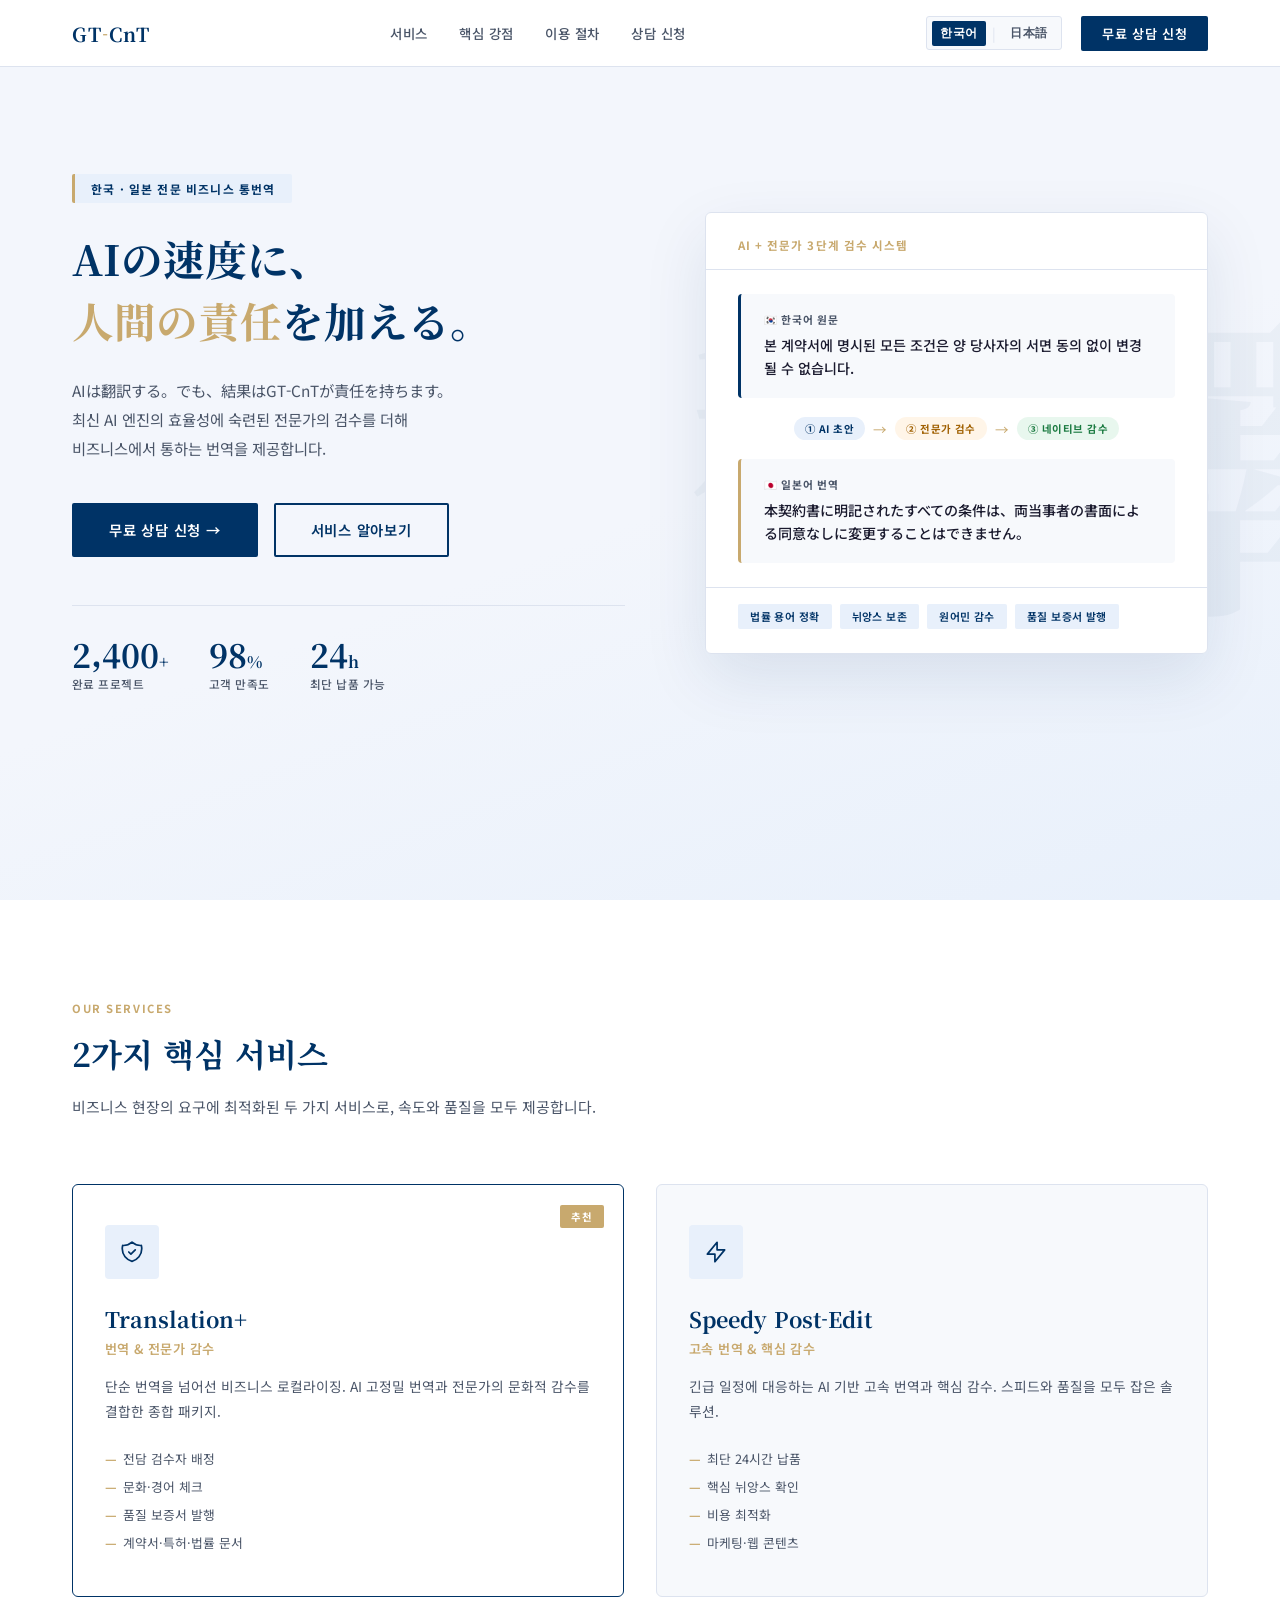
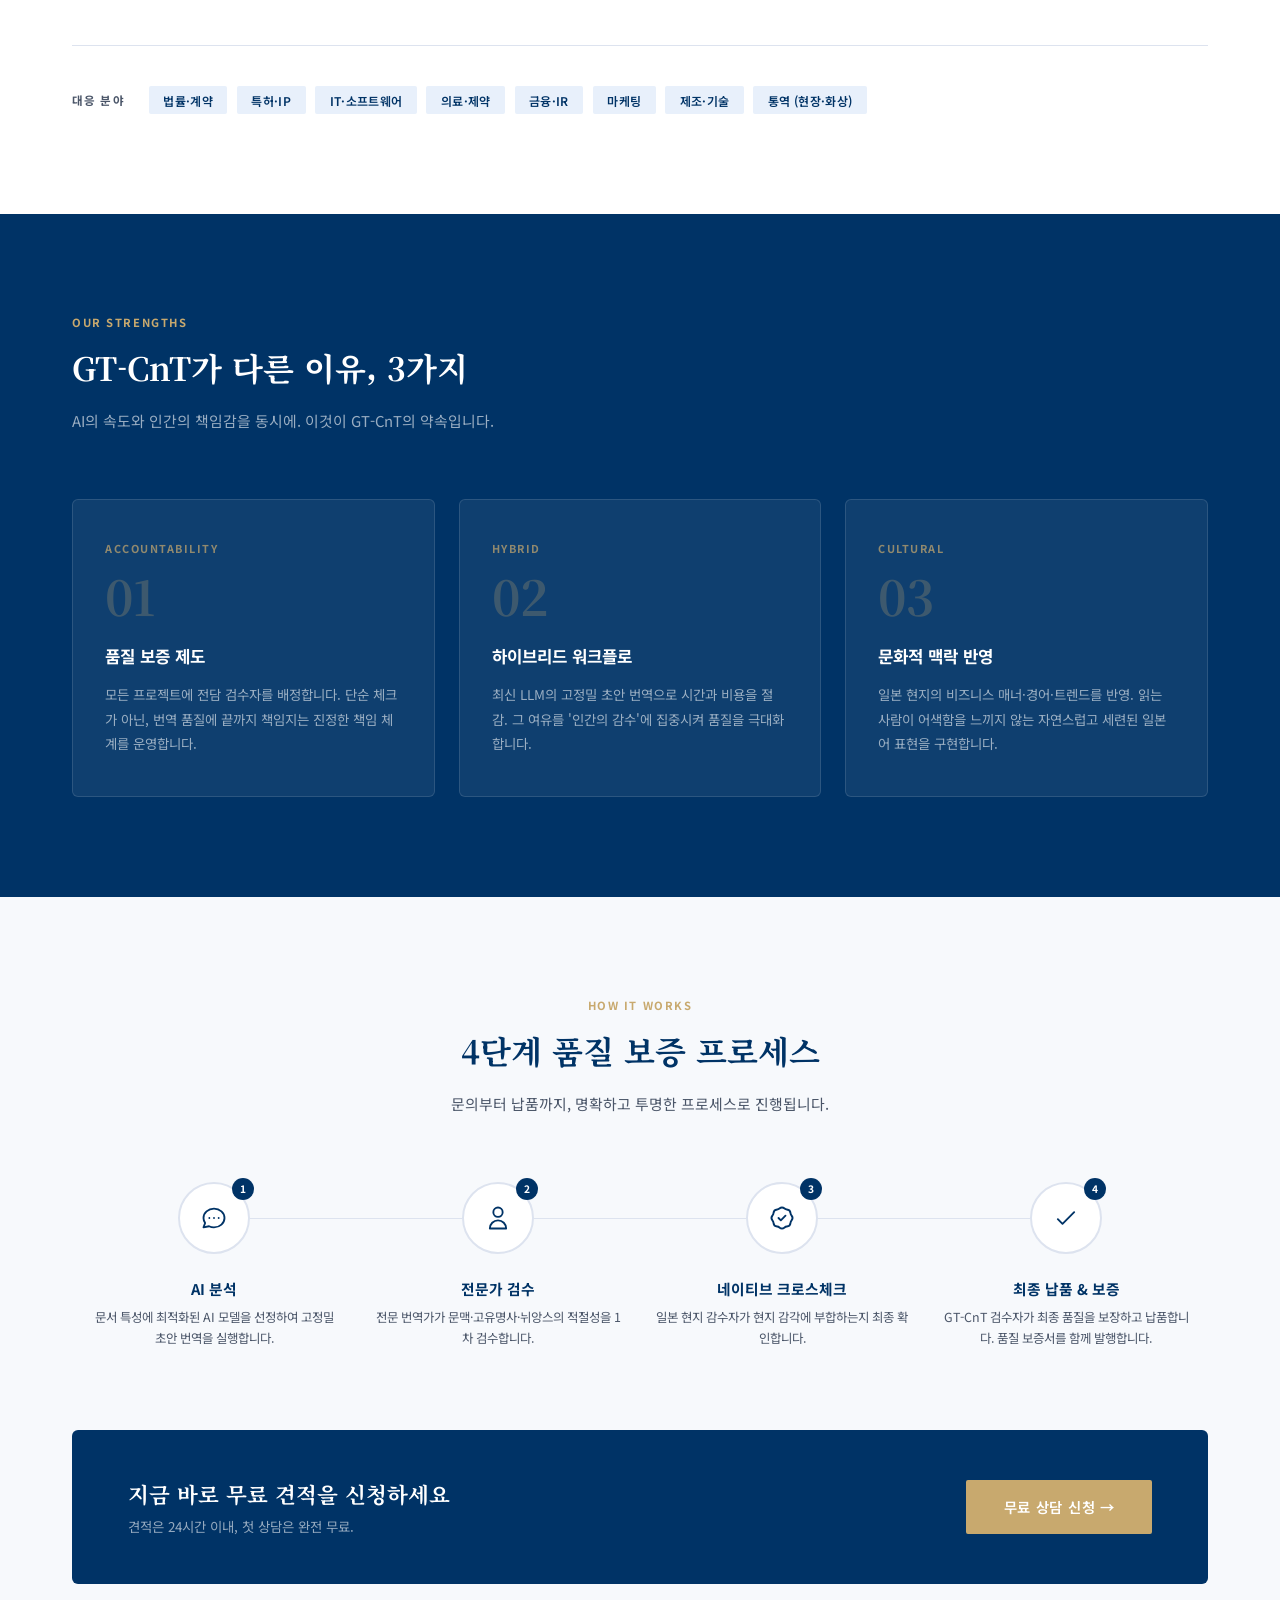
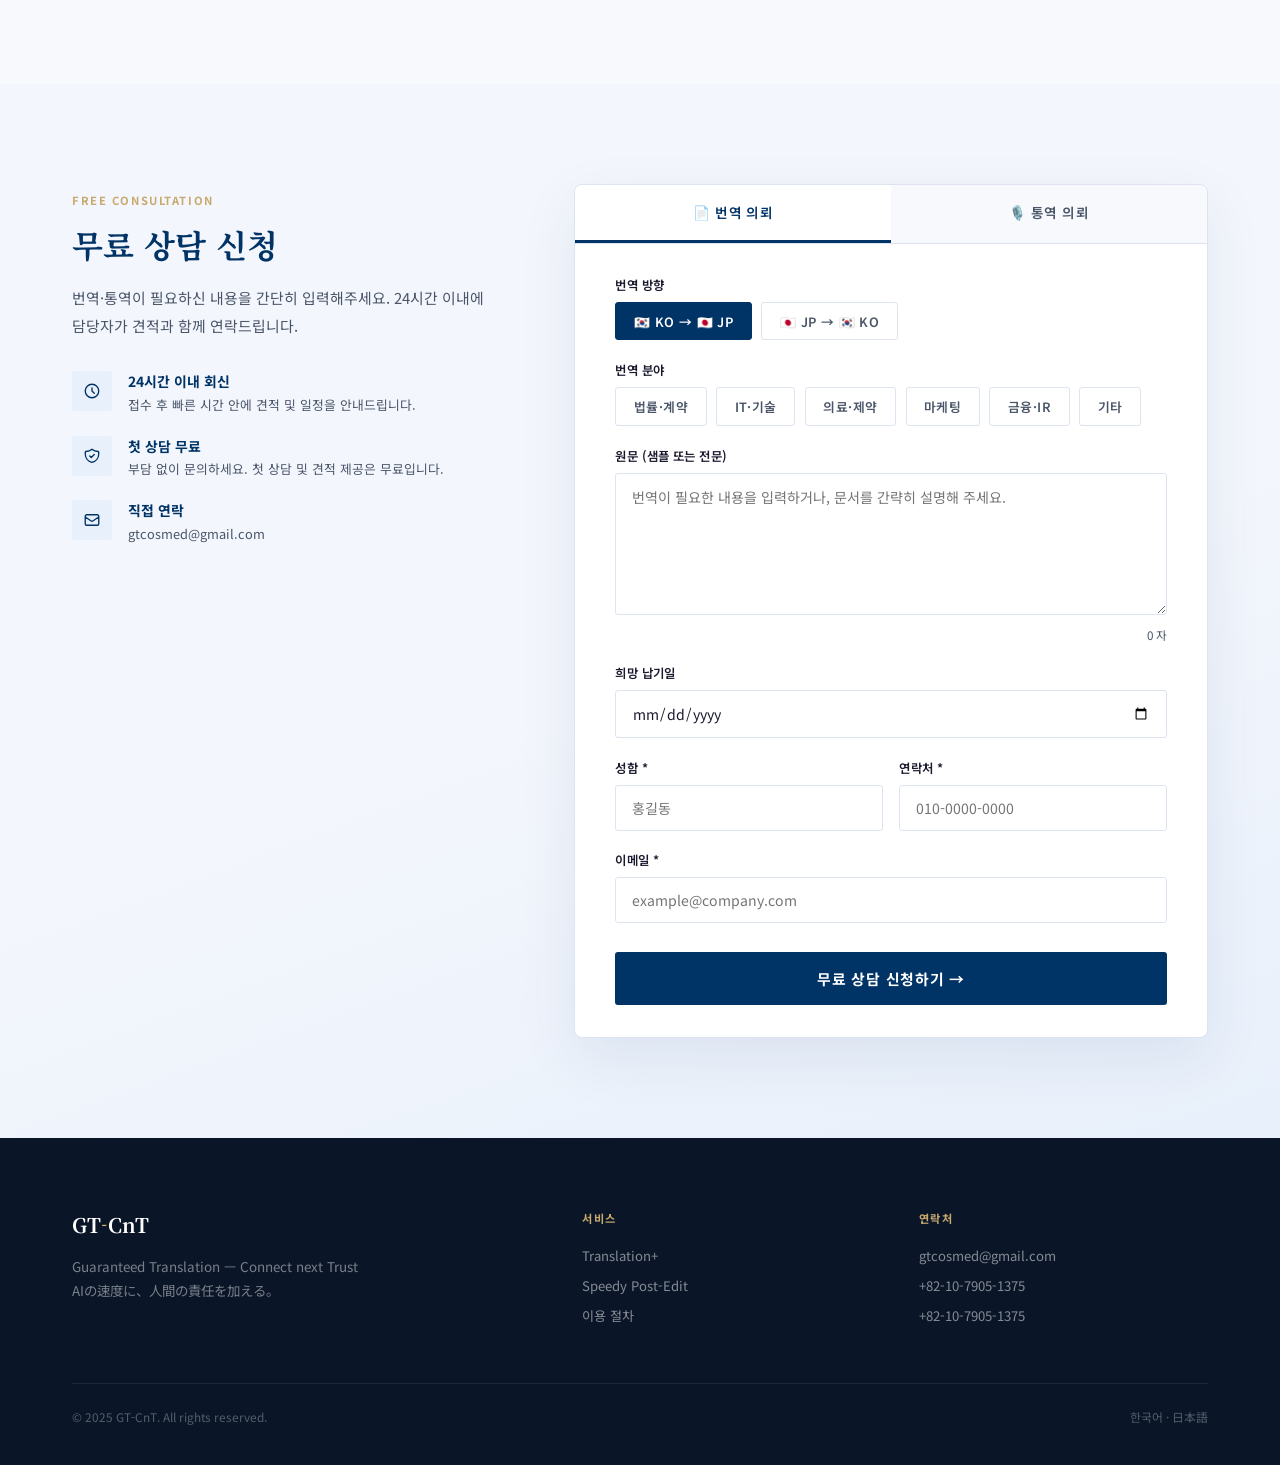
==== index.html @ 5c65a99d "Add files via upload" ====
<!DOCTYPE html>
<html lang="ko">
<head>
  <meta charset="UTF-8" />
  <meta name="viewport" content="width=device-width, initial-scale=1.0"/>
  <meta name="description" content="GT-CnT — AIの速度に、人間の責任を加える。日韓ビジネス翻訳・通訳サービス。"/>
  <meta property="og:title" content="GT-CnT | 한일 비즈니스 번역·통역 서비스"/>
  <meta property="og:description" content="AIの速度に、人間の責任を加える。보장된 번역, 신뢰할 수 있는 파트너."/>
  <meta property="og:type" content="website"/>
  <title>GT-CnT | 한일 번역 서비스 / 日韓翻訳サービス</title>

  <link href="https://fonts.googleapis.com/css2?family=Noto+Sans+KR:wght@300;400;500;600;700;900&family=Noto+Serif+KR:wght@400;600;700&family=Noto+Sans+JP:wght@300;400;500;600;700;900&family=Noto+Serif+JP:wght@400;600;700&display=swap" rel="stylesheet"/>
  <link rel="stylesheet" href="css/style.css"/>
</head>
<body>

<!-- ════════════════ NAV ════════════════ -->
<nav id="main-nav">
  <div class="nav-inner">
    <div class="logo">GT<span>-</span>CnT</div>

    <div class="nav-links">
      <a href="#services"    data-ko="서비스"    data-ja="サービス">서비스</a>
      <a href="#strengths"   data-ko="핵심 강점"  data-ja="強み">핵심 강점</a>
      <a href="#process"     data-ko="이용 절차"  data-ja="ご利用の流れ">이용 절차</a>
      <a href="#consult"     data-ko="상담 신청"  data-ja="お問い合わせ">상담 신청</a>
    </div>

    <div class="nav-right">
      <!-- Language Toggle -->
      <div class="lang-toggle">
        <button class="lang-btn active" data-lang="ko">한국어</button>
        <span class="lang-divider">|</span>
        <button class="lang-btn" data-lang="ja">日本語</button>
      </div>
      <a href="#consult" class="nav-cta" data-ko="무료 상담 신청" data-ja="無料お見積り">무료 상담 신청</a>
    </div>
  </div>
</nav>

<!-- ════════════════ HERO ════════════════ -->
<section class="hero" id="home">
  <div class="hero-bg-char" aria-hidden="true">翻譯</div>
  <div class="hero-inner">
    <div class="hero-text">
      <div class="hero-tag"
        data-ko="한국 · 일본 전문 비즈니스 통번역"
        data-ja="日韓ビジネス翻訳・通訳のプロフェッショナル">
        한국 · 일본 전문 비즈니스 통번역
      </div>

      <h1 class="hero-title">
        <span data-ko="AIの速度に、<br/><em>人間の責任</em>を加える。" data-ja="AIの速度に、<br/><em>人間の責任</em>を加える。"
          data-ko-html="AIの速度に、<br/><em>人間の責任</em>を加える。"
          data-ja-html="AIの速度に、<br/><em>人間の責任</em>を加える。">
          AIの速度に、<br/><em>人間の責任</em>を加える。
        </span>
      </h1>

      <p class="hero-sub"
        data-ko="AIは翻訳する。でも、結果はGT-CnTが責任を持ちます。<br/>최신 AI 엔진의 효율성에 숙련된 전문가의 검수를 더해<br/>비즈니스에서 통하는 번역을 제공합니다."
        data-ja="AIは翻訳する。でも、結果はGT-CnTが責任を持ちます。<br/>最新AIエンジンの効率性に、熟練した専門家の監修を加え、<br/>ビジネスで通じる翻訳をお届けします。">
        AIは翻訳する。でも、結果はGT-CnTが責任を持ちます。<br/>최신 AI 엔진의 효율성에 숙련된 전문가의 검수를 더해<br/>비즈니스에서 통하는 번역을 제공합니다.
      </p>

      <div class="hero-btns">
        <a href="#consult" class="btn-primary"
          data-ko="무료 상담 신청 →"
          data-ja="無料お見積りはこちら →">무료 상담 신청 →</a>
        <a href="#services" class="btn-ghost"
          data-ko="서비스 알아보기"
          data-ja="サービスを見る">서비스 알아보기</a>
      </div>

      <div class="hero-stats">
        <div class="stat-item">
          <div class="stat-num">2,400<span>+</span></div>
          <div class="stat-label" data-ko="완료 프로젝트" data-ja="完了プロジェクト">완료 프로젝트</div>
        </div>
        <div class="stat-item">
          <div class="stat-num">98<span>%</span></div>
          <div class="stat-label" data-ko="고객 만족도" data-ja="顧客満足度">고객 만족도</div>
        </div>
        <div class="stat-item">
          <div class="stat-num">24<span>h</span></div>
          <div class="stat-label" data-ko="최단 납품 가능" data-ja="最短納品">최단 납품 가능</div>
        </div>
      </div>
    </div>

    <!-- Hero Demo Card -->
    <div class="hero-card">
      <div class="hero-card-top">
        <div class="card-label"
          data-ko="AI + 전문가 3단계 검수 시스템"
          data-ja="AI ＋ 専門家 3段階品質保証">
          AI + 전문가 3단계 검수 시스템
        </div>
      </div>
      <div class="translate-demo">
        <div class="lang-block src">
          <div class="lang-tag">🇰🇷 한국어 원문</div>
          <div class="lang-text">본 계약서에 명시된 모든 조건은 양 당사자의 서면 동의 없이 변경될 수 없습니다.</div>
        </div>
        <div class="process-badges">
          <span class="proc-badge ai">① AI 초안</span>
          <span class="proc-arrow">→</span>
          <span class="proc-badge human">② 전문가 검수</span>
          <span class="proc-arrow">→</span>
          <span class="proc-badge native">③ 네이티브 감수</span>
        </div>
        <div class="lang-block dst">
          <div class="lang-tag">🇯🇵 일본어 번역</div>
          <div class="lang-text">本契約書に明記されたすべての条件は、両当事者の書面による同意なしに変更することはできません。</div>
        </div>
      </div>
      <div class="quality-badges">
        <span class="badge" data-ko="법률 용어 정확" data-ja="法律用語の正確性">법률 용어 정확</span>
        <span class="badge" data-ko="뉘앙스 보존" data-ja="ニュアンス保持">뉘앙스 보존</span>
        <span class="badge" data-ko="원어민 감수" data-ja="ネイティブ監修">원어민 감수</span>
        <span class="badge" data-ko="품질 보증서 발행" data-ja="品質保証書発行">품질 보증서 발행</span>
      </div>
    </div>
  </div>
</section>

<!-- ════════════════ SERVICES ════════════════ -->
<section id="services" class="section-white">
  <div class="section-inner">
    <div class="section-header">
      <div class="section-tag">Our Services</div>
      <h2 class="section-title"
        data-ko="2가지 핵심 서비스"
        data-ja="2つのコアサービス">2가지 핵심 서비스</h2>
      <p class="section-desc"
        data-ko="비즈니스 현장의 요구에 최적화된 두 가지 서비스로, 속도와 품질을 모두 제공합니다."
        data-ja="ビジネスの現場ニーズに最適化した2つのサービスで、スピードと品質を両立します。">
        비즈니스 현장의 요구에 최적화된 두 가지 서비스로, 속도와 품질을 모두 제공합니다.
      </p>
    </div>

    <div class="services-grid">

      <!-- Translation+ -->
      <div class="service-card service-card--premium">
        <div class="service-badge" data-ko="추천" data-ja="おすすめ">추천</div>
        <div class="service-icon">
          <svg xmlns="http://www.w3.org/2000/svg" fill="none" viewBox="0 0 24 24" stroke="currentColor" stroke-width="1.6">
            <path stroke-linecap="round" stroke-linejoin="round" d="M9 12l2 2 4-4m5.618-4.016A11.955 11.955 0 0112 2.944a11.955 11.955 0 01-8.618 3.04A12.02 12.02 0 003 9c0 5.591 3.824 10.29 9 11.622 5.176-1.332 9-6.03 9-11.622 0-1.042-.133-2.052-.382-3.016z"/>
          </svg>
        </div>
        <div class="service-name">Translation+</div>
        <div class="service-subtitle"
          data-ko="번역 &amp; 전문가 감수"
          data-ja="翻訳 &amp; 専門家監修">번역 &amp; 전문가 감수</div>
        <div class="service-desc"
          data-ko="단순 번역을 넘어선 비즈니스 로컬라이징. AI 고정밀 번역과 전문가의 문화적 감수를 결합한 종합 패키지."
          data-ja="単なる翻訳を超えたビジネスローカライジング。AI高精度翻訳と専門家の文化的監修を組み合わせた総合パッケージ。">
          단순 번역을 넘어선 비즈니스 로컬라이징. AI 고정밀 번역과 전문가의 문화적 감수를 결합한 종합 패키지.
        </div>
        <ul class="service-list">
          <li data-ko="전담 검수자 배정" data-ja="専任検収者アサイン">전담 검수자 배정</li>
          <li data-ko="문화·경어 체크" data-ja="文化・敬語チェック">문화·경어 체크</li>
          <li data-ko="품질 보증서 발행" data-ja="品質保証書発行">품질 보증서 발행</li>
          <li data-ko="계약서·특허·법률 문서" data-ja="契約書・特許・法律文書">계약서·특허·법률 문서</li>
        </ul>
      </div>

      <!-- Speedy Post-Edit -->
      <div class="service-card">
        <div class="service-icon">
          <svg xmlns="http://www.w3.org/2000/svg" fill="none" viewBox="0 0 24 24" stroke="currentColor" stroke-width="1.6">
            <path stroke-linecap="round" stroke-linejoin="round" d="M13 10V3L4 14h7v7l9-11h-7z"/>
          </svg>
        </div>
        <div class="service-name">Speedy Post-Edit</div>
        <div class="service-subtitle"
          data-ko="고속 번역 &amp; 핵심 감수"
          data-ja="高速翻訳 &amp; 核心監修">고속 번역 &amp; 핵심 감수</div>
        <div class="service-desc"
          data-ko="긴급 일정에 대응하는 AI 기반 고속 번역과 핵심 감수. 스피드와 품질을 모두 잡은 솔루션."
          data-ja="急ぎのスケジュールに対応するAI基盤の高速翻訳と核心監修サービス。スピードと品質を両立したソリューション。">
          긴급 일정에 대응하는 AI 기반 고속 번역과 핵심 감수. 스피드와 품질을 모두 잡은 솔루션.
        </div>
        <ul class="service-list">
          <li data-ko="최단 24시간 납품" data-ja="最短24時間納品">최단 24시간 납품</li>
          <li data-ko="핵심 뉘앙스 확인" data-ja="核心ニュアンス確認">핵심 뉘앙스 확인</li>
          <li data-ko="비용 최적화" data-ja="コスト最適化">비용 최적화</li>
          <li data-ko="마케팅·웹 콘텐츠" data-ja="マーケティング・Webコンテンツ">마케팅·웹 콘텐츠</li>
        </ul>
      </div>

    </div>

    <!-- Supported fields -->
    <div class="field-tags">
      <div class="field-tags-label"
        data-ko="대응 분야"
        data-ja="対応分野">대응 분야</div>
      <div class="field-tags-list">
        <span data-ko="법률·계약" data-ja="法律・契約">법률·계약</span>
        <span data-ko="특허·IP" data-ja="特許・IP">특허·IP</span>
        <span data-ko="IT·소프트웨어" data-ja="IT・ソフトウェア">IT·소프트웨어</span>
        <span data-ko="의료·제약" data-ja="医療・製薬">의료·제약</span>
        <span data-ko="금융·IR" data-ja="金融・IR">금융·IR</span>
        <span data-ko="마케팅" data-ja="マーケティング">마케팅</span>
        <span data-ko="제조·기술" data-ja="製造・技術">제조·기술</span>
        <span data-ko="통역 (현장·화상)" data-ja="通訳（現場・ビデオ）">통역 (현장·화상)</span>
      </div>
    </div>

  </div>
</section>

<!-- ════════════════ STRENGTHS ════════════════ -->
<section id="strengths" class="section-dark">
  <div class="section-inner">
    <div class="section-header">
      <div class="section-tag">Our Strengths</div>
      <h2 class="section-title"
        data-ko="GT-CnT가 다른 이유, 3가지"
        data-ja="GT-CnTが選ばれる3つの理由">GT-CnT가 다른 이유, 3가지</h2>
      <p class="section-desc"
        data-ko="AI의 속도와 인간의 책임감을 동시에. 이것이 GT-CnT의 약속입니다."
        data-ja="AIのスピードと人間の責任感を同時に。これがGT-CnTの約束です。">
        AI의 속도와 인간의 책임감을 동시에. 이것이 GT-CnT의 약속입니다.
      </p>
    </div>
    <div class="strengths-grid">

      <div class="strength-card">
        <div class="strength-keyword">Accountability</div>
        <div class="strength-num">01</div>
        <div class="strength-title"
          data-ko="품질 보증 제도"
          data-ja="品質保証制度">품질 보증 제도</div>
        <div class="strength-desc"
          data-ko="모든 프로젝트에 전담 검수자를 배정합니다. 단순 체크가 아닌, 번역 품질에 끝까지 책임지는 진정한 책임 체계를 운영합니다."
          data-ja="全プロジェクトに専任検収者を配置。単なるチェックではなく、翻訳品質に対して最後まで責任を持つ真の責任体制を運営します。">
          모든 프로젝트에 전담 검수자를 배정합니다. 단순 체크가 아닌, 번역 품질에 끝까지 책임지는 진정한 책임 체계를 운영합니다.
        </div>
      </div>

      <div class="strength-card">
        <div class="strength-keyword">Hybrid</div>
        <div class="strength-num">02</div>
        <div class="strength-title"
          data-ko="하이브리드 워크플로"
          data-ja="ハイブリッドワークフロー">하이브리드 워크플로</div>
        <div class="strength-desc"
          data-ko="최신 LLM의 고정밀 초안 번역으로 시간과 비용을 절감. 그 여유를 '인간의 감수'에 집중시켜 품질을 극대화합니다."
          data-ja="最新LLMによる高精度初稿翻訳でコストと時間を削減。その余力を「人間の監修」に集中させ、クオリティを最大化します。">
          최신 LLM의 고정밀 초안 번역으로 시간과 비용을 절감. 그 여유를 '인간의 감수'에 집중시켜 품질을 극대화합니다.
        </div>
      </div>

      <div class="strength-card">
        <div class="strength-keyword">Cultural</div>
        <div class="strength-num">03</div>
        <div class="strength-title"
          data-ko="문화적 맥락 반영"
          data-ja="文化的文脈の反映">문화적 맥락 반영</div>
        <div class="strength-desc"
          data-ko="일본 현지의 비즈니스 매너·경어·트렌드를 반영. 읽는 사람이 어색함을 느끼지 않는 자연스럽고 세련된 일본어 표현을 구현합니다."
          data-ja="日本現地のビジネスマナー・敬語・トレンドを反映。読み手に違和感のない、自然で洗練された日本語表現を実現します。">
          일본 현지의 비즈니스 매너·경어·트렌드를 반영. 읽는 사람이 어색함을 느끼지 않는 자연스럽고 세련된 일본어 표현을 구현합니다.
        </div>
      </div>

    </div>
  </div>
</section>

<!-- ════════════════ PROCESS ════════════════ -->
<section id="process" class="section-light">
  <div class="section-inner">
    <div class="section-header" style="text-align:center;max-width:100%;">
      <div class="section-tag" style="text-align:center;">How It Works</div>
      <h2 class="section-title" style="text-align:center;"
        data-ko="4단계 품질 보증 프로세스"
        data-ja="4ステップ品質保証プロセス">4단계 품질 보증 프로세스</h2>
      <p class="section-desc" style="margin:0 auto;text-align:center;"
        data-ko="문의부터 납품까지, 명확하고 투명한 프로세스로 진행됩니다."
        data-ja="お問い合わせから納品まで、明確で透明なプロセスで進行します。">
        문의부터 납품까지, 명확하고 투명한 프로세스로 진행됩니다.
      </p>
    </div>

    <div class="steps-row">
      <div class="step-item">
        <div class="step-circle">
          <span class="step-num">1</span>
          <svg xmlns="http://www.w3.org/2000/svg" fill="none" viewBox="0 0 24 24" stroke="currentColor" stroke-width="1.6">
            <path stroke-linecap="round" stroke-linejoin="round" d="M8 12h.01M12 12h.01M16 12h.01M21 12c0 4.418-4.03 8-9 8a9.863 9.863 0 01-4.255-.949L3 20l1.395-3.72C3.512 15.042 3 13.574 3 12c0-4.418 4.03-8 9-8s9 3.582 9 8z"/>
          </svg>
        </div>
        <div class="step-name" data-ko="AI 분석" data-ja="AI 解析">AI 분석</div>
        <div class="step-desc"
          data-ko="문서 특성에 최적화된 AI 모델을 선정하여 고정밀 초안 번역을 실행합니다."
          data-ja="文書の性質に最適化されたAIモデルを選定し、精密な初稿翻訳を実行します。">
          문서 특성에 최적화된 AI 모델을 선정하여 고정밀 초안 번역을 실행합니다.
        </div>
      </div>
      <div class="step-item">
        <div class="step-circle">
          <span class="step-num">2</span>
          <svg xmlns="http://www.w3.org/2000/svg" fill="none" viewBox="0 0 24 24" stroke="currentColor" stroke-width="1.6">
            <path stroke-linecap="round" stroke-linejoin="round" d="M16 7a4 4 0 11-8 0 4 4 0 018 0zM12 14a7 7 0 00-7 7h14a7 7 0 00-7-7z"/>
          </svg>
        </div>
        <div class="step-name" data-ko="전문가 검수" data-ja="専門家検収">전문가 검수</div>
        <div class="step-desc"
          data-ko="전문 번역가가 문맥·고유명사·뉘앙스의 적절성을 1차 검수합니다."
          data-ja="専門翻訳家が文脈・固有名詞・ニュアンスの適切性を一次検収します。">
          전문 번역가가 문맥·고유명사·뉘앙스의 적절성을 1차 검수합니다.
        </div>
      </div>
      <div class="step-item">
        <div class="step-circle">
          <span class="step-num">3</span>
          <svg xmlns="http://www.w3.org/2000/svg" fill="none" viewBox="0 0 24 24" stroke="currentColor" stroke-width="1.6">
            <path stroke-linecap="round" stroke-linejoin="round" d="M9 12l2 2 4-4M7.835 4.697a3.42 3.42 0 001.946-.806 3.42 3.42 0 014.438 0 3.42 3.42 0 001.946.806 3.42 3.42 0 013.138 3.138 3.42 3.42 0 00.806 1.946 3.42 3.42 0 010 4.438 3.42 3.42 0 00-.806 1.946 3.42 3.42 0 01-3.138 3.138 3.42 3.42 0 00-1.946.806 3.42 3.42 0 01-4.438 0 3.42 3.42 0 00-1.946-.806 3.42 3.42 0 01-3.138-3.138 3.42 3.42 0 00-.806-1.946 3.42 3.42 0 010-4.438 3.42 3.42 0 00.806-1.946 3.42 3.42 0 013.138-3.138z"/>
          </svg>
        </div>
        <div class="step-name" data-ko="네이티브 크로스체크" data-ja="ネイティブ最終確認">네이티브 크로스체크</div>
        <div class="step-desc"
          data-ko="일본 현지 감수자가 현지 감각에 부합하는지 최종 확인합니다."
          data-ja="ネイティブ監修者が日本現地の感覚に合っているかを最終確認します。">
          일본 현지 감수자가 현지 감각에 부합하는지 최종 확인합니다.
        </div>
      </div>
      <div class="step-item">
        <div class="step-circle">
          <span class="step-num">4</span>
          <svg xmlns="http://www.w3.org/2000/svg" fill="none" viewBox="0 0 24 24" stroke="currentColor" stroke-width="1.6">
            <path stroke-linecap="round" stroke-linejoin="round" d="M5 13l4 4L19 7"/>
          </svg>
        </div>
        <div class="step-name" data-ko="최종 납품 &amp; 보증" data-ja="最終納品 &amp; 保証">최종 납품 &amp; 보증</div>
        <div class="step-desc"
          data-ko="GT-CnT 검수자가 최종 품질을 보장하고 납품합니다. 품질 보증서를 함께 발행합니다."
          data-ja="GT-CnTの検収者が最終品質を保証し、納品します。品質保証書を発行します。">
          GT-CnT 검수자가 최종 품질을 보장하고 납품합니다. 품질 보증서를 함께 발행합니다.
        </div>
      </div>
    </div>

    <!-- CTA Banner -->
    <div class="cta-banner">
      <div>
        <div class="cta-banner-title"
          data-ko="지금 바로 무료 견적을 신청하세요"
          data-ja="今すぐ無料お見積りをご依頼ください">
          지금 바로 무료 견적을 신청하세요
        </div>
        <div class="cta-banner-sub"
          data-ko="견적은 24시간 이내, 첫 상담은 완전 무료."
          data-ja="見積もりは24時間以内、初回相談は完全無料。">
          견적은 24시간 이내, 첫 상담은 완전 무료.
        </div>
      </div>
      <a href="#consult" class="btn-accent"
        data-ko="무료 상담 신청 →"
        data-ja="無料お見積りはこちら →">무료 상담 신청 →</a>
    </div>

  </div>
</section>

<!-- ════════════════ CONSULTATION FORM ════════════════ -->
<section id="consult" class="section-form">
  <div class="section-inner">
    <div class="consult-grid">

      <!-- Left info -->
      <div class="consult-info">
        <div class="section-tag">Free Consultation</div>
        <h2 class="section-title"
          data-ko="무료 상담 신청"
          data-ja="無料お見積り・ご相談">무료 상담 신청</h2>
        <p class="section-desc"
          data-ko="번역·통역이 필요하신 내용을 간단히 입력해주세요. 24시간 이내에 담당자가 견적과 함께 연락드립니다."
          data-ja="翻訳・通訳のご依頼内容を簡単にご入力ください。24時間以内に担当者よりご連絡いたします。">
          번역·통역이 필요하신 내용을 간단히 입력해주세요. 24시간 이내에 담당자가 견적과 함께 연락드립니다.
        </p>

        <div class="info-points">
          <div class="info-point">
            <div class="info-icon">
              <svg xmlns="http://www.w3.org/2000/svg" fill="none" viewBox="0 0 24 24" stroke="currentColor" stroke-width="1.8">
                <path stroke-linecap="round" stroke-linejoin="round" d="M12 8v4l3 3m6-3a9 9 0 11-18 0 9 9 0 0118 0z"/>
              </svg>
            </div>
            <div>
              <div class="info-point-title" data-ko="24시간 이내 회신" data-ja="24時間以内にご返信">24시간 이내 회신</div>
              <div class="info-point-desc" data-ko="접수 후 빠른 시간 안에 견적 및 일정을 안내드립니다." data-ja="接受後、速やかに見積もりと日程をご案内します。">접수 후 빠른 시간 안에 견적 및 일정을 안내드립니다.</div>
            </div>
          </div>
          <div class="info-point">
            <div class="info-icon">
              <svg xmlns="http://www.w3.org/2000/svg" fill="none" viewBox="0 0 24 24" stroke="currentColor" stroke-width="1.8">
                <path stroke-linecap="round" stroke-linejoin="round" d="M9 12l2 2 4-4m5.618-4.016A11.955 11.955 0 0112 2.944a11.955 11.955 0 01-8.618 3.04A12.02 12.02 0 003 9c0 5.591 3.824 10.29 9 11.622 5.176-1.332 9-6.03 9-11.622 0-1.042-.133-2.052-.382-3.016z"/>
              </svg>
            </div>
            <div>
              <div class="info-point-title" data-ko="첫 상담 무료" data-ja="初回相談無料">첫 상담 무료</div>
              <div class="info-point-desc" data-ko="부담 없이 문의하세요. 첫 상담 및 견적 제공은 무료입니다." data-ja="お気軽にお問い合わせください。初回相談・お見積りは無料です。">부담 없이 문의하세요. 첫 상담 및 견적 제공은 무료입니다.</div>
            </div>
          </div>
          <div class="info-point">
            <div class="info-icon">
              <svg xmlns="http://www.w3.org/2000/svg" fill="none" viewBox="0 0 24 24" stroke="currentColor" stroke-width="1.8">
                <path stroke-linecap="round" stroke-linejoin="round" d="M3 8l7.89 5.26a2 2 0 002.22 0L21 8M5 19h14a2 2 0 002-2V7a2 2 0 00-2-2H5a2 2 0 00-2 2v10a2 2 0 002 2z"/>
              </svg>
            </div>
            <div>
              <div class="info-point-title" data-ko="직접 연락" data-ja="直接お問い合わせ">직접 연락</div>
              <div class="info-point-desc">gtcosmed@gmail.com</div>
            </div>
          </div>
        </div>
      </div>

      <!-- Right form -->
      <div class="consult-form-wrap">
        <!-- Tab buttons -->
        <div class="form-tabs">
          <button class="form-tab active" id="tab-text" onclick="switchTab('text')">
            <span data-ko="📄 번역 의뢰" data-ja="📄 翻訳依頼">📄 번역 의뢰</span>
          </button>
          <button class="form-tab" id="tab-interpret" onclick="switchTab('interpret')">
            <span data-ko="🎙️ 통역 의뢰" data-ja="🎙️ 通訳依頼">🎙️ 통역 의뢰</span>
          </button>
        </div>

        <!-- Translation Panel -->
        <div id="panel-text" class="form-panel">
          <!-- Direction selector -->
          <div class="form-group">
            <label class="form-label" data-ko="번역 방향" data-ja="翻訳方向">번역 방향</label>
            <div class="dir-group">
              <button class="dir-btn active" onclick="selectDir(this)">🇰🇷 KO → 🇯🇵 JP</button>
              <button class="dir-btn" onclick="selectDir(this)">🇯🇵 JP → 🇰🇷 KO</button>
            </div>
          </div>
          <!-- Field selector -->
          <div class="form-group">
            <label class="form-label" data-ko="번역 분야" data-ja="翻訳分野">번역 분야</label>
            <div class="field-group">
              <button class="field-btn" onclick="selectField(this)" data-ko="법률·계약" data-ja="法律・契約">법률·계약</button>
              <button class="field-btn" onclick="selectField(this)" data-ko="IT·기술" data-ja="IT・技術">IT·기술</button>
              <button class="field-btn" onclick="selectField(this)" data-ko="의료·제약" data-ja="医療・製薬">의료·제약</button>
              <button class="field-btn" onclick="selectField(this)" data-ko="마케팅" data-ja="マーケティング">마케팅</button>
              <button class="field-btn" onclick="selectField(this)" data-ko="금융·IR" data-ja="金融・IR">금융·IR</button>
              <button class="field-btn" onclick="selectField(this)" data-ko="기타" data-ja="その他">기타</button>
            </div>
          </div>
          <!-- Source text -->
          <div class="form-group">
            <label class="form-label" data-ko="원문 (샘플 또는 전문)" data-ja="原文（サンプルまたは全文）">원문 (샘플 또는 전문)</label>
            <textarea id="source-text" class="form-textarea" rows="5" oninput="countChars()"
              data-placeholder-ko="번역이 필요한 내용을 입력하거나, 문서를 간략히 설명해 주세요."
              data-placeholder-ja="翻訳が必要な内容を入力するか、文書を簡単にご説明ください。"
              placeholder="번역이 필요한 내용을 입력하거나, 문서를 간략히 설명해 주세요."></textarea>
            <div class="char-count"><span id="char-count">0</span> <span data-ko="자" data-ja="文字">자</span></div>
          </div>
          <!-- Deadline -->
          <div class="form-group">
            <label class="form-label" data-ko="희망 납기일" data-ja="ご希望納期">희망 납기일</label>
            <input type="date" id="deadline" class="form-input"/>
          </div>
          <!-- Contact -->
          <div class="form-row">
            <div class="form-group">
              <label class="form-label" data-ko="성함 *" data-ja="お名前 *">성함 *</label>
              <input type="text" id="name" class="form-input"
                data-placeholder-ko="홍길동" data-placeholder-ja="山田太郎" placeholder="홍길동"/>
            </div>
            <div class="form-group">
              <label class="form-label" data-ko="연락처 *" data-ja="お電話番号 *">연락처 *</label>
              <input type="tel" id="phone" class="form-input" placeholder="010-0000-0000"/>
            </div>
          </div>
          <div class="form-group">
            <label class="form-label" data-ko="이메일 *" data-ja="メールアドレス *">이메일 *</label>
            <input type="email" id="email" class="form-input" placeholder="example@company.com"/>
          </div>
          <button class="btn-submit" onclick="submitForm('text')">
            <span data-ko="무료 상담 신청하기 →" data-ja="無料お見積りを送信 →">무료 상담 신청하기 →</span>
          </button>
        </div>

        <!-- Interpretation Panel -->
        <div id="panel-interpret" class="form-panel" style="display:none;">
          <!-- Type selector -->
          <div class="form-group">
            <label class="form-label" data-ko="통역 유형" data-ja="通訳タイプ">통역 유형</label>
            <div class="type-group">
              <button class="type-btn" onclick="selectType(this)" data-ko="현장 통역" data-ja="現地通訳">현장 통역</button>
              <button class="type-btn" onclick="selectType(this)" data-ko="화상 통역" data-ja="ビデオ通訳">화상 통역</button>
              <button class="type-btn" onclick="selectType(this)" data-ko="전시·박람회" data-ja="展示会・博覧会">전시·박람회</button>
            </div>
          </div>
          <!-- Date -->
          <div class="form-group">
            <label class="form-label" data-ko="예정 일정" data-ja="ご予定日">예정 일정</label>
            <input type="date" id="int-date" class="form-input"/>
          </div>
          <!-- Content -->
          <div class="form-group">
            <label class="form-label" data-ko="통역 내용 및 장소" data-ja="通訳内容・場所">통역 내용 및 장소</label>
            <textarea id="int-content" class="form-textarea" rows="4"
              data-placeholder-ko="회의 주제, 장소, 예상 인원 등을 적어주세요."
              data-placeholder-ja="会議のテーマ、場所、参加人数などをご記入ください。"
              placeholder="회의 주제, 장소, 예상 인원 등을 적어주세요."></textarea>
          </div>
          <!-- Contact -->
          <div class="form-row">
            <div class="form-group">
              <label class="form-label" data-ko="성함 *" data-ja="お名前 *">성함 *</label>
              <input type="text" id="int-name" class="form-input"
                data-placeholder-ko="홍길동" data-placeholder-ja="山田太郎" placeholder="홍길동"/>
            </div>
            <div class="form-group">
              <label class="form-label" data-ko="연락처 *" data-ja="お電話番号 *">연락처 *</label>
              <input type="tel" id="int-phone" class="form-input" placeholder="010-0000-0000"/>
            </div>
          </div>
          <div class="form-group">
            <label class="form-label" data-ko="이메일 *" data-ja="メールアドレス *">이메일 *</label>
            <input type="email" id="int-email" class="form-input" placeholder="example@company.com"/>
          </div>
          <button class="btn-submit" onclick="submitForm('interpret')">
            <span data-ko="통역 상담 신청하기 →" data-ja="通訳依頼を送信 →">통역 상담 신청하기 →</span>
          </button>
        </div>

        <!-- Success state -->
        <div id="form-success" class="form-success" style="display:none;">
          <div class="success-icon">✓</div>
          <div class="success-title" data-ko="신청이 완료되었습니다!" data-ja="送信が完了しました！">신청이 완료되었습니다!</div>
          <div class="success-desc"
            data-ko="24시간 이내에 담당자가 연락드립니다. 감사합니다."
            data-ja="24時間以内に担当者よりご連絡いたします。ありがとうございました。">
            24시간 이내에 담당자가 연락드립니다. 감사합니다.
          </div>
          <button class="btn-ghost-sm" onclick="resetForm()">
            <span data-ko="← 처음으로" data-ja="← 最初に戻る">← 처음으로</span>
          </button>
        </div>
      </div>
    </div>
  </div>
</section>

<!-- ════════════════ FOOTER ════════════════ -->
<footer>
  <div class="footer-inner">
    <div class="footer-top">
      <div>
        <div class="footer-logo">GT<span>-</span>CnT</div>
        <div class="footer-tagline"
          data-ko="Guaranteed Translation — Connect next Trust<br/>AIの速度に、人間の責任を加える。"
          data-ja="Guaranteed Translation — Connect next Trust<br/>AIの速度に、人間の責任を加える。">
          Guaranteed Translation — Connect next Trust<br/>AIの速度に、人間の責任を加える。
        </div>
      </div>
      <div class="footer-col">
        <div class="footer-col-title" data-ko="서비스" data-ja="サービス">서비스</div>
        <a href="#services" data-ko="Translation+" data-ja="Translation+">Translation+</a>
        <a href="#services" data-ko="Speedy Post-Edit" data-ja="Speedy Post-Edit">Speedy Post-Edit</a>
        <a href="#process" data-ko="이용 절차" data-ja="ご利用の流れ">이용 절차</a>
      </div>
      <div class="footer-col">
        <div class="footer-col-title" data-ko="연락처" data-ja="お問い合わせ">연락처</div>
        <p>gtcosmed@gmail.com</p>
        <p>+82-10-7905-1375</p>
        <p>+82-10-7905-1375</p>
      </div>
    </div>
    <hr class="footer-divider"/>
    <div class="footer-bottom">
      <span>© 2025 GT-CnT. All rights reserved.</span>
      <span data-ko="한국어 · 日本語" data-ja="한국어 · 日本語">한국어 · 日本語</span>
    </div>
  </div>
</footer>

<script src="js/main.js"></script>
</body>
</html>
---- css/style.css ----
/* ════════════════════════════════════════
   GT-CnT — style.css
   Bilingual (Korean / Japanese) Website
   ════════════════════════════════════════ */

:root {
  --deep-blue:  #003366;
  --mid-blue:   #004d99;
  --light-blue: #e8f0fb;
  --accent:     #c8a96e;
  --accent-dark:#a88a52;
  --text-main:  #1a1a2e;
  --text-sub:   #4a5568;
  --border:     #dde3ef;
  --bg-light:   #f7f9fc;
  --success:    #22c55e;
}

* { box-sizing: border-box; margin: 0; padding: 0; }

html { scroll-behavior: smooth; }

body {
  font-family: 'Noto Sans KR', 'Noto Sans JP', sans-serif;
  color: var(--text-main);
  background: #fff;
  overflow-x: hidden;
}

/* ── LANGUAGE SWITCHING ── */
body[data-lang="ja"] {
  font-family: 'Noto Sans JP', 'Noto Sans KR', sans-serif;
}
body[data-lang="ja"] .section-title,
body[data-lang="ja"] .hero-title,
body[data-lang="ja"] .footer-logo {
  font-family: 'Noto Serif JP', 'Noto Serif KR', serif;
}

/* ── NAV ── */
nav {
  position: fixed; top: 0; left: 0; right: 0; z-index: 100;
  background: rgba(255,255,255,0.97);
  border-bottom: 1px solid var(--border);
  backdrop-filter: blur(12px);
  -webkit-backdrop-filter: blur(12px);
}
.nav-inner {
  max-width: 1200px; margin: 0 auto;
  display: flex; align-items: center; justify-content: space-between;
  padding: 0 2rem; height: 66px; gap: 1.5rem;
}
.logo {
  font-family: 'Noto Serif KR', 'Noto Serif JP', serif;
  font-size: 1.2rem; font-weight: 700;
  color: var(--deep-blue); letter-spacing: .05em;
  white-space: nowrap; flex-shrink: 0;
}
.logo span { color: var(--accent); }
.nav-links { display: flex; gap: 2rem; flex: 1; justify-content: center; }
.nav-links a {
  font-size: .84rem; font-weight: 500; color: var(--text-sub);
  text-decoration: none; letter-spacing: .03em;
  transition: color .2s; white-space: nowrap;
}
.nav-links a:hover { color: var(--deep-blue); }

.nav-right {
  display: flex; align-items: center; gap: 1.2rem; flex-shrink: 0;
}

/* ── LANGUAGE TOGGLE ── */
.lang-toggle {
  display: flex; align-items: center; gap: .35rem;
  background: var(--bg-light); border: 1px solid var(--border);
  border-radius: 3px; padding: .2rem .3rem;
}
.lang-btn {
  background: none; border: none; cursor: pointer;
  font-size: .78rem; font-weight: 600; color: var(--text-sub);
  padding: .25rem .55rem; border-radius: 2px;
  transition: all .2s; letter-spacing: .03em;
}
.lang-btn.active {
  background: var(--deep-blue); color: #fff;
}
.lang-btn:hover:not(.active) { color: var(--deep-blue); }
.lang-divider { color: var(--border); font-size: .85rem; user-select: none; }

.nav-cta {
  background: var(--deep-blue); color: #fff;
  font-size: .82rem; font-weight: 600; letter-spacing: .05em;
  padding: .5rem 1.3rem; border-radius: 2px;
  text-decoration: none; transition: background .2s; white-space: nowrap;
}
.nav-cta:hover { background: var(--mid-blue); }

/* ── HERO ── */
.hero {
  min-height: 100vh;
  background: linear-gradient(160deg, #f3f6fc 55%, var(--light-blue) 100%);
  display: flex; align-items: center;
  padding-top: 66px; position: relative; overflow: hidden;
}
.hero-bg-char {
  position: absolute; right: -3rem; top: 50%;
  transform: translateY(-50%);
  font-family: 'Noto Serif JP', serif;
  font-size: 20rem; font-weight: 700;
  color: var(--deep-blue); opacity: .03;
  pointer-events: none; line-height: 1;
  white-space: nowrap; user-select: none;
}
.hero-inner {
  max-width: 1200px; margin: 0 auto; padding: 5rem 2rem;
  display: grid; grid-template-columns: 1.1fr 1fr; gap: 5rem;
  align-items: center; width: 100%;
}
.hero-tag {
  display: inline-block;
  background: var(--light-blue); color: var(--deep-blue);
  font-size: .74rem; font-weight: 700; letter-spacing: .1em;
  padding: .38rem 1rem; border-radius: 2px;
  border-left: 3px solid var(--accent); margin-bottom: 1.5rem;
}
.hero-title {
  font-family: 'Noto Serif KR', 'Noto Serif JP', serif;
  font-size: 2.6rem; font-weight: 700; line-height: 1.5;
  color: var(--deep-blue); margin-bottom: 1.5rem;
}
.hero-title em { font-style: normal; color: var(--accent); }
.hero-sub {
  font-size: .96rem; color: var(--text-sub);
  line-height: 1.9; margin-bottom: 2.5rem;
}
.hero-btns { display: flex; gap: 1rem; flex-wrap: wrap; margin-bottom: 0; }

.btn-primary {
  background: var(--deep-blue); color: #fff;
  padding: .9rem 2.2rem; border-radius: 2px;
  font-size: .9rem; font-weight: 600; letter-spacing: .05em;
  border: 2px solid var(--deep-blue);
  cursor: pointer; transition: all .2s; text-decoration: none;
  display: inline-block;
}
.btn-primary:hover { background: var(--mid-blue); border-color: var(--mid-blue); }

.btn-ghost {
  background: transparent; color: var(--deep-blue);
  padding: .9rem 2.2rem; border-radius: 2px;
  font-size: .9rem; font-weight: 600; letter-spacing: .05em;
  border: 2px solid var(--deep-blue);
  cursor: pointer; transition: all .2s; text-decoration: none;
  display: inline-block;
}
.btn-ghost:hover { background: var(--light-blue); }

.btn-accent {
  background: var(--accent); color: #fff;
  padding: .9rem 2.2rem; border-radius: 2px;
  font-size: .9rem; font-weight: 600; letter-spacing: .05em;
  border: 2px solid var(--accent);
  cursor: pointer; transition: all .2s; text-decoration: none;
  display: inline-block; white-space: nowrap;
}
.btn-accent:hover { background: var(--accent-dark); border-color: var(--accent-dark); }

.hero-stats {
  display: flex; gap: 2.5rem; margin-top: 3rem;
  padding-top: 2rem; border-top: 1px solid var(--border);
}
.stat-item { text-align: left; }
.stat-num {
  font-family: 'Noto Serif KR', 'Noto Serif JP', serif;
  font-size: 2rem; font-weight: 700; color: var(--deep-blue); line-height: 1;
}
.stat-num span { font-size: 1rem; }
.stat-label { font-size: .73rem; color: var(--text-sub); margin-top: .35rem; font-weight: 500; letter-spacing: .04em; }

/* ── HERO CARD ── */
.hero-card {
  background: #fff; border-radius: 6px;
  border: 1px solid var(--border);
  box-shadow: 0 24px 64px rgba(0,51,102,.1);
  overflow: hidden;
}
.hero-card-top {
  padding: 1.5rem 2rem 1rem;
  border-bottom: 1px solid var(--border);
}
.card-label {
  font-size: .72rem; font-weight: 700; letter-spacing: .09em;
  color: var(--accent); text-transform: uppercase;
}
.translate-demo { padding: 1.5rem 2rem; display: flex; flex-direction: column; gap: .9rem; }
.lang-block {
  background: var(--bg-light); border-radius: 4px; padding: 1.1rem 1.4rem;
  border-left: 3px solid transparent;
}
.lang-block.src { border-color: var(--deep-blue); }
.lang-block.dst { border-color: var(--accent); }
.lang-tag { font-size: .67rem; font-weight: 700; letter-spacing: .07em; color: var(--text-sub); margin-bottom: .45rem; }
.lang-text { font-size: .88rem; font-weight: 500; color: var(--text-main); line-height: 1.65; }

.process-badges {
  display: flex; align-items: center; gap: .5rem; flex-wrap: wrap;
  justify-content: center; padding: .3rem 0;
}
.proc-badge {
  font-size: .65rem; font-weight: 700; letter-spacing: .04em;
  padding: .25rem .7rem; border-radius: 20px;
}
.proc-badge.ai     { background: #e8f0fb; color: var(--deep-blue); }
.proc-badge.human  { background: #fff5e8; color: #a06000; }
.proc-badge.native { background: #e8f7ee; color: #1a7a40; }
.proc-arrow { color: var(--accent); font-size: .85rem; }

.quality-badges {
  display: flex; gap: .5rem; flex-wrap: wrap;
  padding: 1rem 2rem 1.5rem;
  border-top: 1px solid var(--border);
}
.badge {
  background: var(--light-blue); color: var(--deep-blue);
  font-size: .68rem; font-weight: 600; padding: .28rem .75rem;
  border-radius: 2px; letter-spacing: .04em;
}

/* ── SECTION COMMON ── */
section { padding: 100px 0; }
.section-inner { max-width: 1200px; margin: 0 auto; padding: 0 2rem; }
.section-tag {
  font-size: .7rem; font-weight: 700; letter-spacing: .14em;
  color: var(--accent); text-transform: uppercase; margin-bottom: .8rem;
}
.section-title {
  font-family: 'Noto Serif KR', 'Noto Serif JP', serif;
  font-size: 2rem; font-weight: 700; color: var(--deep-blue);
  line-height: 1.5; margin-bottom: 1rem;
}
.section-desc {
  font-size: .93rem; color: var(--text-sub); line-height: 1.85; max-width: 560px;
}
.section-header { margin-bottom: 4rem; }

.section-white { background: #fff; }
.section-light { background: var(--bg-light); }
.section-dark  { background: var(--deep-blue); }
.section-form  { background: linear-gradient(160deg, #f3f6fc 55%, var(--light-blue) 100%); }

/* ── SERVICES ── */
.services-grid {
  display: grid; grid-template-columns: 1fr 1fr; gap: 2rem; margin-top: 3rem;
}
.service-card {
  background: var(--bg-light); border: 1px solid var(--border);
  border-radius: 6px; padding: 2.5rem 2rem;
  transition: transform .25s, box-shadow .25s;
  position: relative; overflow: hidden;
}
.service-card::after {
  content: ''; position: absolute;
  bottom: 0; left: 0; right: 0; height: 3px;
  background: linear-gradient(90deg, var(--deep-blue), var(--accent));
  transform: scaleX(0); transform-origin: left; transition: transform .3s;
}
.service-card:hover::after { transform: scaleX(1); }
.service-card:hover { transform: translateY(-5px); box-shadow: 0 16px 48px rgba(0,51,102,.12); }
.service-card--premium { background: #fff; border-color: var(--deep-blue); }

.service-badge {
  position: absolute; top: 1.2rem; right: 1.2rem;
  background: var(--accent); color: #fff;
  font-size: .65rem; font-weight: 700; letter-spacing: .07em;
  padding: .25rem .7rem; border-radius: 2px;
}

.service-icon {
  width: 54px; height: 54px; background: var(--light-blue);
  border-radius: 4px; display: flex; align-items: center;
  justify-content: center; margin-bottom: 1.5rem;
}
.service-icon svg { width: 26px; height: 26px; color: var(--deep-blue); }
.service-name {
  font-family: 'Noto Serif KR', 'Noto Serif JP', serif;
  font-size: 1.35rem; font-weight: 700; color: var(--deep-blue); margin-bottom: .3rem;
}
.service-subtitle { font-size: .82rem; color: var(--accent); font-weight: 600; margin-bottom: 1rem; letter-spacing: .03em; }
.service-desc { font-size: .86rem; color: var(--text-sub); line-height: 1.8; }
.service-list { margin-top: 1.3rem; list-style: none; padding: 0; }
.service-list li {
  font-size: .8rem; color: var(--text-sub); padding: .28rem 0;
  padding-left: 1.1rem; position: relative;
}
.service-list li::before { content: '—'; position: absolute; left: 0; color: var(--accent); font-weight: 700; }

/* Field tags */
.field-tags {
  margin-top: 3rem; padding-top: 2.5rem; border-top: 1px solid var(--border);
  display: flex; align-items: center; gap: 1.5rem; flex-wrap: wrap;
}
.field-tags-label {
  font-size: .72rem; font-weight: 700; letter-spacing: .1em;
  color: var(--text-sub); text-transform: uppercase; white-space: nowrap;
}
.field-tags-list { display: flex; gap: .6rem; flex-wrap: wrap; }
.field-tags-list span {
  background: var(--light-blue); color: var(--deep-blue);
  font-size: .75rem; font-weight: 600; padding: .35rem .9rem;
  border-radius: 2px; letter-spacing: .03em;
}

/* ── STRENGTHS ── */
.section-dark .section-tag  { color: var(--accent); }
.section-dark .section-title{ color: #fff; }
.section-dark .section-desc { color: rgba(255,255,255,.6); }

.strengths-grid { display: grid; grid-template-columns: repeat(3,1fr); gap: 1.5rem; }
.strength-card {
  background: rgba(255,255,255,.06); border: 1px solid rgba(255,255,255,.12);
  border-radius: 6px; padding: 2.5rem 2rem;
  transition: background .25s; position: relative; overflow: hidden;
}
.strength-card:hover { background: rgba(255,255,255,.1); }
.strength-keyword {
  font-size: .68rem; font-weight: 700; letter-spacing: .14em;
  color: var(--accent); opacity: .7; margin-bottom: 1rem;
  text-transform: uppercase;
}
.strength-num {
  font-family: 'Noto Serif KR', 'Noto Serif JP', serif;
  font-size: 3rem; font-weight: 700; color: var(--accent);
  opacity: .25; line-height: 1; margin-bottom: 1.5rem;
}
.strength-title { font-size: 1.05rem; font-weight: 700; color: #fff; margin-bottom: .8rem; line-height: 1.5; }
.strength-desc { font-size: .84rem; color: rgba(255,255,255,.58); line-height: 1.85; }

/* ── STEPS ── */
.steps-row {
  display: grid; grid-template-columns: repeat(4,1fr);
  gap: 0; position: relative;
}
.steps-row::before {
  content: ''; position: absolute;
  top: 36px; left: calc(12.5% + 1.5rem); right: calc(12.5% + 1.5rem);
  height: 1px; background: var(--border); z-index: 0;
}
.step-item { text-align: center; padding: 0 1rem; position: relative; z-index: 1; }
.step-circle {
  width: 72px; height: 72px; border-radius: 50%;
  background: #fff; border: 2px solid var(--border);
  display: flex; align-items: center; justify-content: center;
  margin: 0 auto 1.5rem; position: relative; z-index: 1;
  transition: border-color .2s, box-shadow .2s;
}
.step-item:hover .step-circle {
  border-color: var(--deep-blue); box-shadow: 0 0 0 6px var(--light-blue);
}
.step-circle svg { width: 28px; height: 28px; color: var(--deep-blue); }
.step-num {
  position: absolute; top: -6px; right: -6px;
  width: 22px; height: 22px; border-radius: 50%;
  background: var(--deep-blue); color: #fff;
  font-size: .64rem; font-weight: 700;
  display: flex; align-items: center; justify-content: center;
}
.step-name { font-size: .92rem; font-weight: 700; color: var(--deep-blue); margin-bottom: .5rem; }
.step-desc { font-size: .78rem; color: var(--text-sub); line-height: 1.75; }

/* CTA Banner */
.cta-banner {
  margin-top: 5rem; background: var(--deep-blue); border-radius: 6px;
  padding: 3rem 3.5rem; display: flex; align-items: center;
  justify-content: space-between; flex-wrap: wrap; gap: 1.5rem;
}
.cta-banner-title {
  font-family: 'Noto Serif KR', 'Noto Serif JP', serif;
  font-size: 1.35rem; font-weight: 700; color: #fff; margin-bottom: .4rem;
}
.cta-banner-sub { font-size: .84rem; color: rgba(255,255,255,.58); }

/* ── CONSULT FORM ── */
.consult-grid {
  display: grid; grid-template-columns: 1fr 1.5fr;
  gap: 5rem; align-items: start;
}
.consult-info { padding-top: .5rem; }
.info-points { display: flex; flex-direction: column; gap: 1.3rem; margin-top: 2rem; }
.info-point { display: flex; gap: 1rem; align-items: flex-start; }
.info-icon {
  width: 40px; height: 40px; background: var(--light-blue);
  border-radius: 3px; display: flex; align-items: center;
  justify-content: center; flex-shrink: 0;
}
.info-icon svg { width: 18px; height: 18px; color: var(--deep-blue); }
.info-point-title { font-size: .87rem; font-weight: 700; color: var(--deep-blue); margin-bottom: .2rem; }
.info-point-desc { font-size: .8rem; color: var(--text-sub); line-height: 1.6; }

.consult-form-wrap {
  background: #fff; border-radius: 8px;
  border: 1px solid var(--border);
  box-shadow: 0 20px 60px rgba(0,51,102,.08);
  overflow: hidden;
}

/* Form Tabs */
.form-tabs { display: flex; border-bottom: 1px solid var(--border); }
.form-tab {
  flex: 1; padding: 1.1rem 1.5rem; border: none;
  background: var(--bg-light); color: var(--text-sub);
  font-family: inherit; font-size: .85rem; font-weight: 600;
  cursor: pointer; transition: all .2s; letter-spacing: .03em;
  border-bottom: 3px solid transparent;
}
.form-tab.active {
  background: #fff; color: var(--deep-blue);
  border-bottom-color: var(--deep-blue);
}
.form-tab:hover:not(.active) { color: var(--deep-blue); }

/* Form Panel */
.form-panel { padding: 2rem 2.5rem; }
.form-group { margin-bottom: 1.3rem; }
.form-row { display: grid; grid-template-columns: 1fr 1fr; gap: 1rem; }
.form-label {
  display: block; font-size: .78rem; font-weight: 600; color: var(--text-main);
  margin-bottom: .5rem; letter-spacing: .03em;
}
.form-input, .form-textarea {
  width: 100%; border: 1.5px solid var(--border);
  border-radius: 3px; padding: .75rem 1rem;
  font-family: inherit; font-size: .88rem; color: var(--text-main);
  background: #fff; transition: border-color .2s, box-shadow .2s;
  outline: none;
}
.form-input:focus, .form-textarea:focus {
  border-color: var(--deep-blue);
  box-shadow: 0 0 0 3px rgba(0,51,102,.1);
}
.form-textarea { resize: vertical; line-height: 1.65; }
.char-count {
  text-align: right; font-size: .73rem; color: var(--text-sub); margin-top: .4rem;
}

/* Selector buttons */
.dir-group, .field-group, .type-group {
  display: flex; gap: .6rem; flex-wrap: wrap;
}
.dir-btn, .field-btn, .type-btn {
  padding: .55rem 1.1rem; border: 1.5px solid var(--border);
  border-radius: 3px; background: #fff; color: var(--text-sub);
  font-family: inherit; font-size: .8rem; font-weight: 600;
  cursor: pointer; transition: all .2s; letter-spacing: .03em;
}
.dir-btn:hover, .field-btn:hover, .type-btn:hover { border-color: var(--deep-blue); color: var(--deep-blue); }
.dir-btn.active { background: var(--deep-blue); color: #fff; border-color: var(--deep-blue); }

.btn-submit {
  width: 100%; padding: 1rem; background: var(--deep-blue);
  color: #fff; border: none; border-radius: 3px;
  font-family: inherit; font-size: .93rem; font-weight: 700;
  letter-spacing: .05em; cursor: pointer; transition: background .2s;
  margin-top: .5rem;
}
.btn-submit:hover { background: var(--mid-blue); }

/* Success state */
.form-success {
  padding: 4rem 2.5rem; text-align: center;
}
.success-icon {
  width: 64px; height: 64px; background: var(--success);
  border-radius: 50%; display: flex; align-items: center; justify-content: center;
  font-size: 1.8rem; color: #fff; margin: 0 auto 1.5rem;
}
.success-title {
  font-family: 'Noto Serif KR', 'Noto Serif JP', serif;
  font-size: 1.3rem; font-weight: 700; color: var(--deep-blue); margin-bottom: .8rem;
}
.success-desc { font-size: .88rem; color: var(--text-sub); line-height: 1.8; margin-bottom: 2rem; }
.btn-ghost-sm {
  background: transparent; color: var(--deep-blue);
  padding: .6rem 1.6rem; border-radius: 2px;
  font-size: .85rem; font-weight: 600; letter-spacing: .05em;
  border: 1.5px solid var(--deep-blue);
  cursor: pointer; transition: all .2s; font-family: inherit;
}
.btn-ghost-sm:hover { background: var(--light-blue); }

/* ── FOOTER ── */
footer { background: #0a1628; color: rgba(255,255,255,.7); padding: 4.5rem 0 2.5rem; }
.footer-inner { max-width: 1200px; margin: 0 auto; padding: 0 2rem; }
.footer-top {
  display: grid; grid-template-columns: 1.6fr 1fr 1fr;
  gap: 3rem; margin-bottom: 3rem;
}
.footer-logo {
  font-family: 'Noto Serif KR', 'Noto Serif JP', serif;
  font-size: 1.25rem; font-weight: 700; color: #fff; margin-bottom: 1rem;
}
.footer-logo span { color: var(--accent); }
.footer-tagline { font-size: .84rem; line-height: 1.75; color: rgba(255,255,255,.45); }
.footer-col-title {
  font-size: .7rem; font-weight: 700; letter-spacing: .12em;
  color: var(--accent); text-transform: uppercase; margin-bottom: 1.2rem;
}
.footer-col a, .footer-col p {
  display: block; font-size: .82rem; color: rgba(255,255,255,.5);
  text-decoration: none; margin-bottom: .55rem; line-height: 1.6;
  transition: color .2s;
}
.footer-col a:hover { color: #fff; }
.footer-divider { border: none; border-top: 1px solid rgba(255,255,255,.08); margin-bottom: 1.5rem; }
.footer-bottom {
  display: flex; justify-content: space-between; align-items: center;
  font-size: .74rem; color: rgba(255,255,255,.3);
}

/* ── ANIMATIONS ── */
@keyframes fadeUp {
  from { opacity: 0; transform: translateY(24px); }
  to   { opacity: 1; transform: translateY(0); }
}
.hero-text > * { animation: fadeUp .7s ease both; }
.hero-text > *:nth-child(1) { animation-delay: .1s; }
.hero-text > *:nth-child(2) { animation-delay: .2s; }
.hero-text > *:nth-child(3) { animation-delay: .3s; }
.hero-text > *:nth-child(4) { animation-delay: .4s; }
.hero-text > *:nth-child(5) { animation-delay: .5s; }
.hero-card { animation: fadeUp .8s .35s ease both; }

/* Scroll-reveal */
.reveal {
  opacity: 0; transform: translateY(22px);
  transition: opacity .65s ease, transform .65s ease;
}
.reveal.visible { opacity: 1; transform: translateY(0); }

/* ── RESPONSIVE ── */
@media (max-width: 1000px) {
  .hero-inner { grid-template-columns: 1fr; gap: 3rem; }
  .hero-bg-char { display: none; }
  .hero-title { font-size: 2rem; }
  .services-grid { grid-template-columns: 1fr; }
  .strengths-grid { grid-template-columns: 1fr 1fr; }
  .consult-grid { grid-template-columns: 1fr; gap: 3rem; }
  .footer-top { grid-template-columns: 1fr 1fr; }
}
@media (max-width: 720px) {
  .nav-links { display: none; }
  .steps-row { grid-template-columns: 1fr 1fr; gap: 2.5rem; }
  .steps-row::before { display: none; }
  .strengths-grid { grid-template-columns: 1fr; }
  .footer-top { grid-template-columns: 1fr; gap: 2rem; }
  .footer-bottom { flex-direction: column; gap: .5rem; text-align: center; }
  .form-row { grid-template-columns: 1fr; }
  .cta-banner { flex-direction: column; text-align: center; }
  .field-tags { flex-direction: column; align-items: flex-start; gap: 1rem; }
  section { padding: 72px 0; }
  .hero-inner { padding: 3rem 1.5rem; }
  .hero-stats { gap: 1.5rem; flex-wrap: wrap; }
}
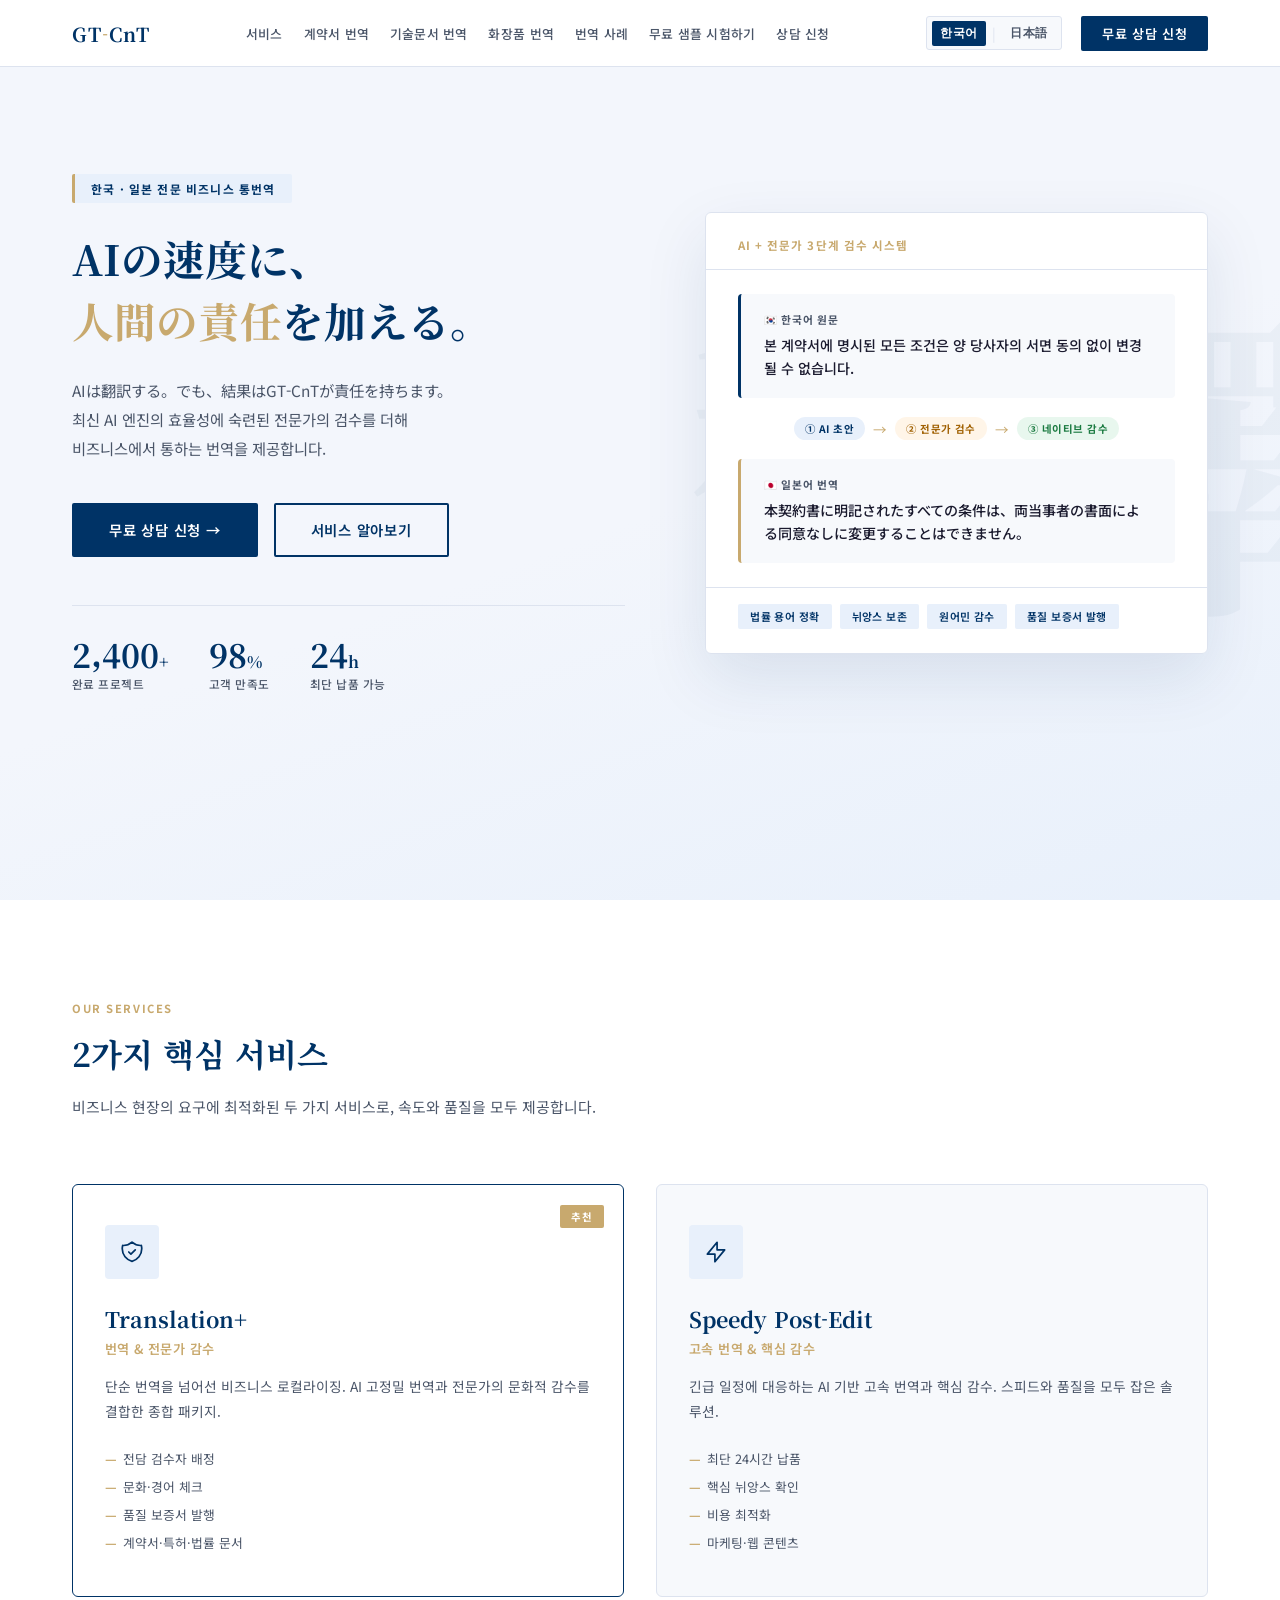
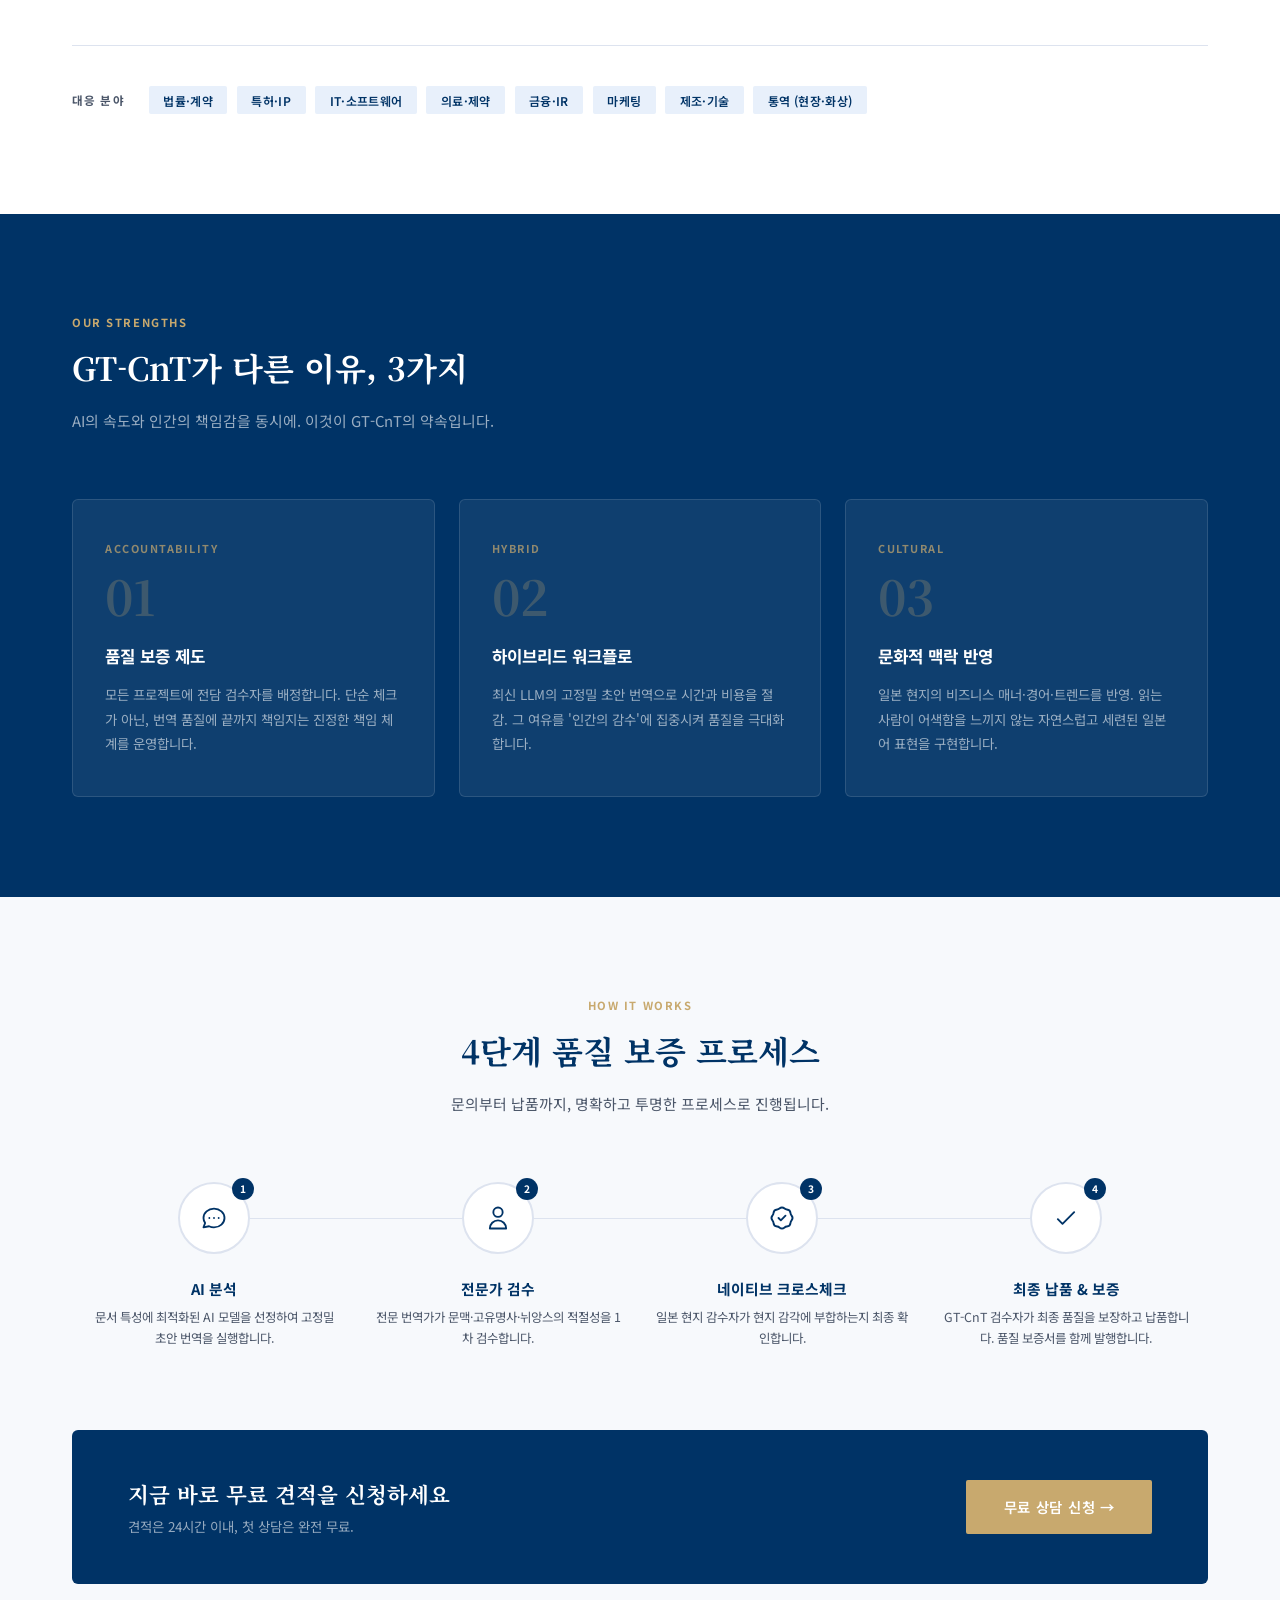
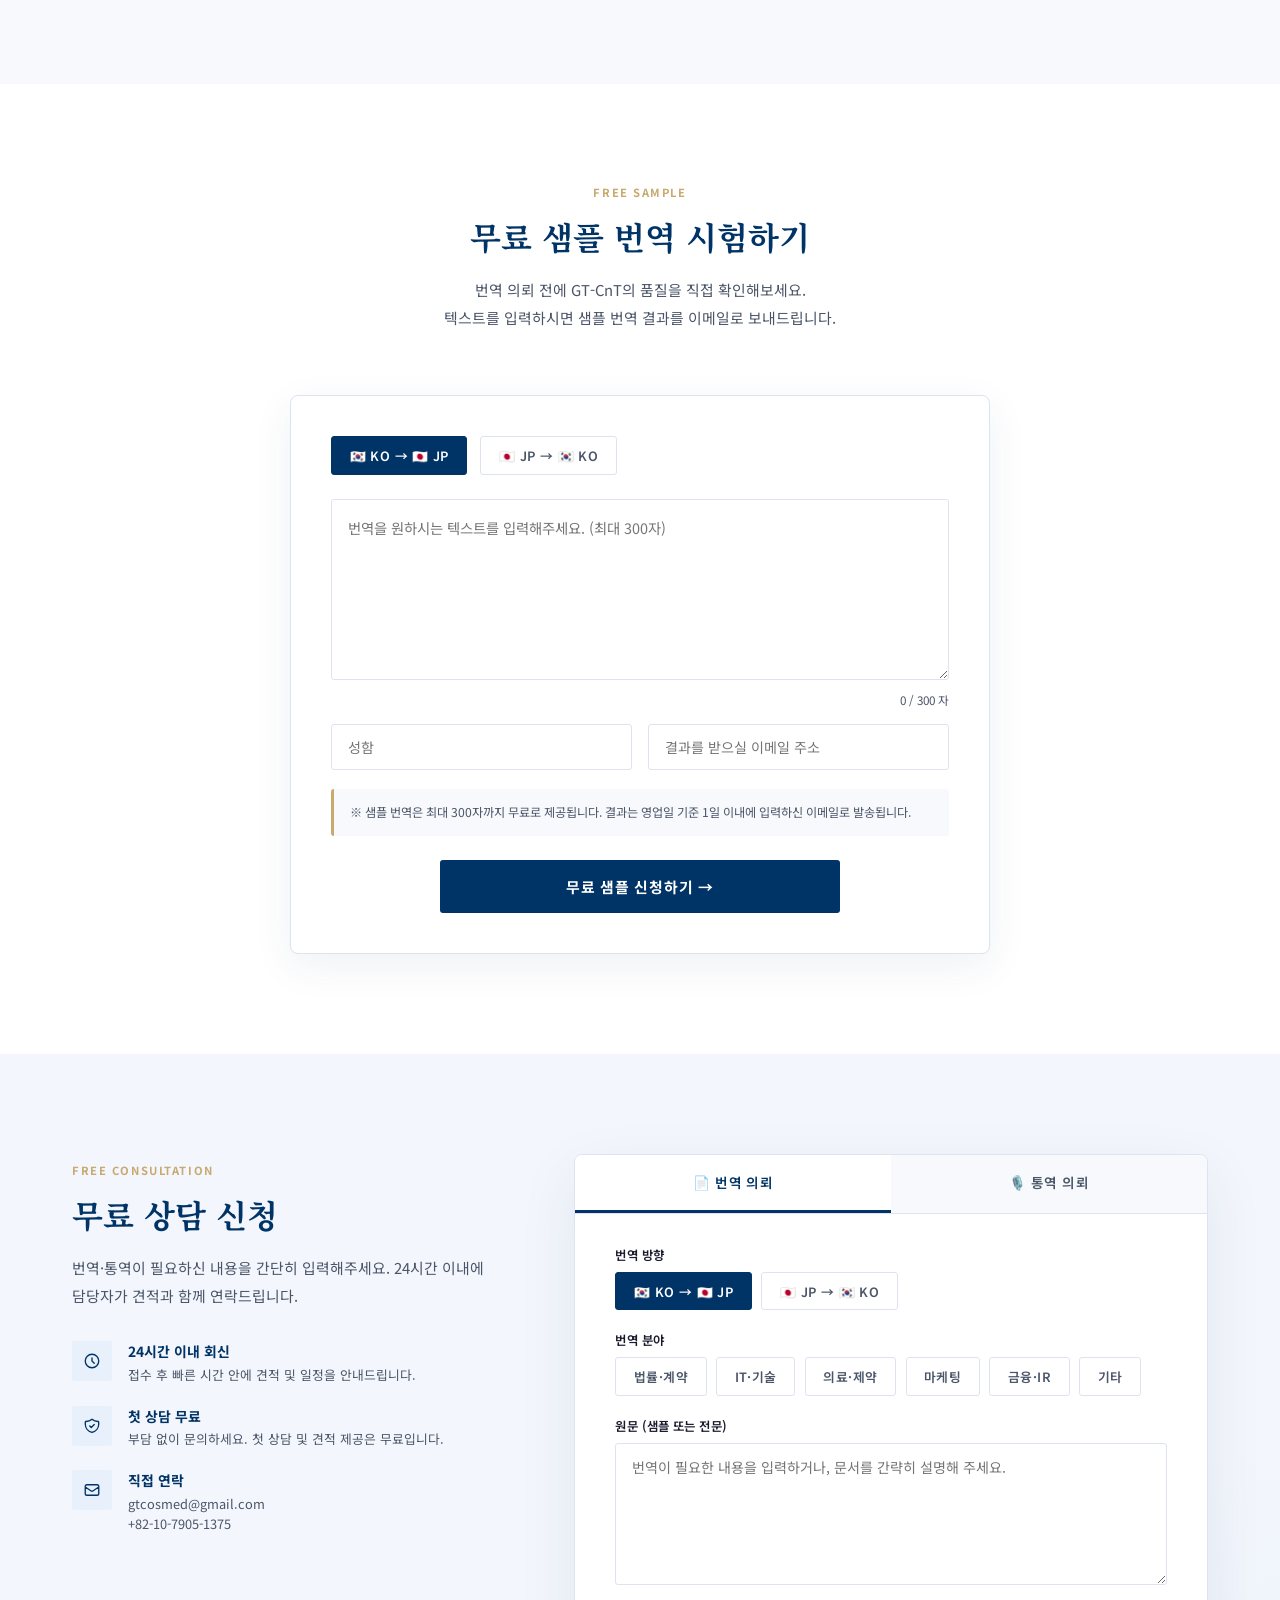
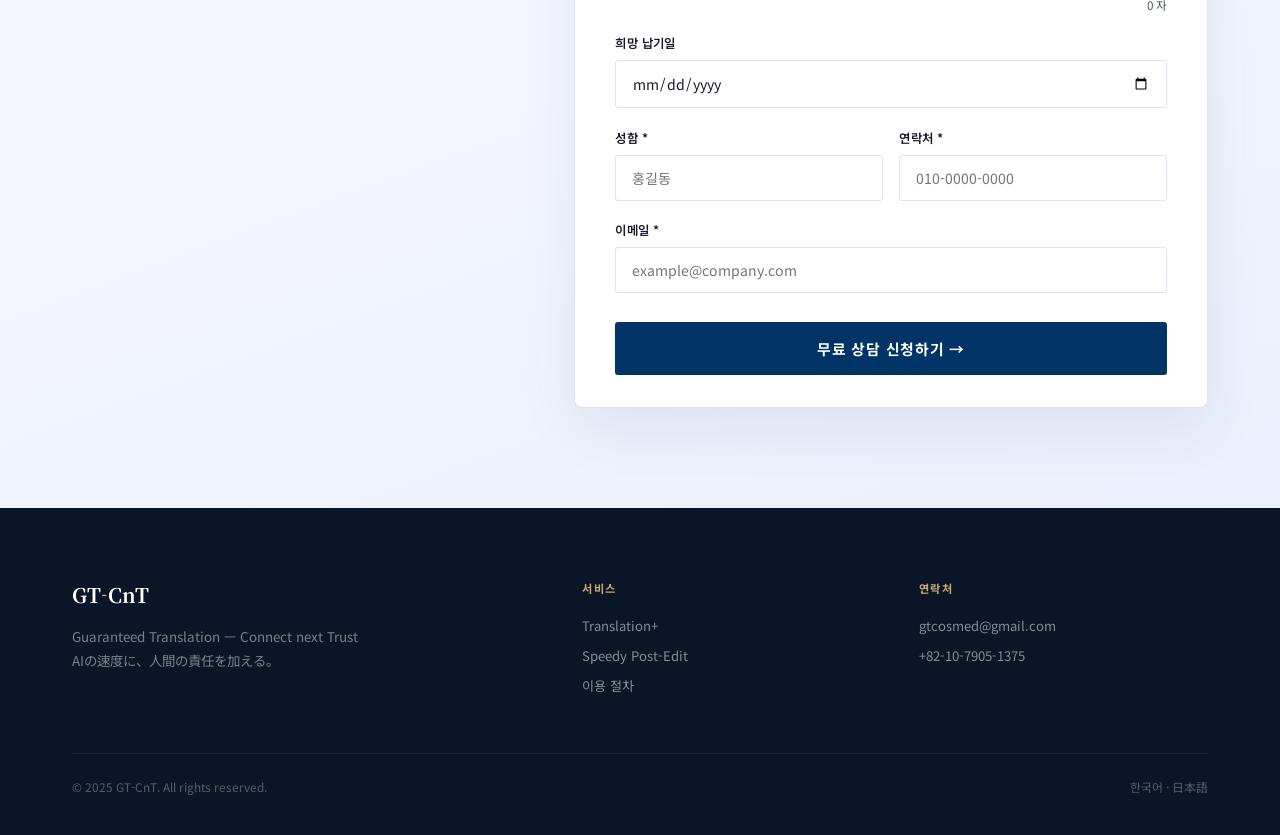
==== commit a3486907: "Add files via upload" ====
--- a/index.html
+++ b/index.html
@@ -20,10 +20,13 @@
     <div class="logo">GT<span>-</span>CnT</div>
 
     <div class="nav-links">
-      <a href="#services"    data-ko="서비스"    data-ja="サービス">서비스</a>
-      <a href="#strengths"   data-ko="핵심 강점"  data-ja="強み">핵심 강점</a>
-      <a href="#process"     data-ko="이용 절차"  data-ja="ご利用の流れ">이용 절차</a>
-      <a href="#consult"     data-ko="상담 신청"  data-ja="お問い合わせ">상담 신청</a>
+      <a href="index.html#services" data-ko="서비스" data-ja="サービス">서비스</a>
+      <a href="legal-translation.html" data-ko="계약서 번역" data-ja="契約書翻訳">계약서 번역</a>
+      <a href="technical-translation.html" data-ko="기술문서 번역" data-ja="技術文書翻訳">기술문서 번역</a>
+      <a href="cosmetics-translation.html" data-ko="화장품 번역" data-ja="化粧品翻訳">화장품 번역</a>
+      <a href="portfolio.html" data-ko="번역 사례" data-ja="翻訳事例">번역 사례</a>
+      <a href="#free-sample" data-ko="무료 샘플 시험하기" data-ja="無料サンプル体験">무료 샘플 시험하기</a>
+      <a href="index.html#consult" data-ko="상담 신청" data-ja="お問い合わせ">상담 신청</a>
     </div>
 
     <div class="nav-right">
@@ -367,6 +370,81 @@
   </div>
 </section>
 
+<!-- ════════════════ FREE SAMPLE ════════════════ -->
+<section id="free-sample" class="section-white">
+  <div class="section-inner">
+    <div class="section-header" style="text-align:center; max-width:100%;">
+      <div class="section-tag" style="text-align:center;">Free Sample</div>
+      <h2 class="section-title" style="text-align:center;"
+        data-ko="무료 샘플 번역 시험하기"
+        data-ja="無料サンプル翻訳を体験する">무료 샘플 번역 시험하기</h2>
+      <p class="section-desc" style="margin:0 auto 1rem; text-align:center;"
+        data-ko="번역 의뢰 전에 GT-CnT의 품질을 직접 확인해보세요.<br/>텍스트를 입력하시면 샘플 번역 결과를 이메일로 보내드립니다."
+        data-ja="翻訳依頼の前に、GT-CnTの品質を直接ご確認ください。<br/>テキストを入力していただければ、サンプル翻訳結果をメールでお送りします。">
+        번역 의뢰 전에 GT-CnT의 품질을 직접 확인해보세요.<br/>텍스트를 입력하시면 샘플 번역 결과를 이메일로 보내드립니다.
+      </p>
+    </div>
+
+    <div class="sample-trial-wrap">
+
+      <!-- Direction selector -->
+      <div class="sample-trial-dir">
+        <button class="dir-btn active" onclick="selectSampleDir(this)">🇰🇷 KO → 🇯🇵 JP</button>
+        <button class="dir-btn" onclick="selectSampleDir(this)">🇯🇵 JP → 🇰🇷 KO</button>
+      </div>
+
+      <!-- Text input -->
+      <div class="sample-trial-input-wrap">
+        <textarea id="sample-text" class="sample-trial-textarea" rows="6"
+          data-placeholder-ko="번역을 원하시는 텍스트를 입력해주세요. (최대 300자)"
+          data-placeholder-ja="翻訳したいテキストを入力してください。（最大300文字）"
+          placeholder="번역을 원하시는 텍스트를 입력해주세요. (최대 300자)"
+          oninput="countSampleChars()" maxlength="300"></textarea>
+        <div class="sample-trial-count">
+          <span id="sample-char-count">0</span> / 300
+          <span data-ko="자" data-ja="文字">자</span>
+        </div>
+      </div>
+
+      <!-- Contact for result delivery -->
+      <div class="sample-trial-contact">
+        <input type="text" id="sample-name" class="form-input"
+          data-placeholder-ko="성함" data-placeholder-ja="お名前"
+          placeholder="성함"/>
+        <input type="email" id="sample-email" class="form-input"
+          data-placeholder-ko="결과를 받으실 이메일 주소"
+          data-placeholder-ja="結果を受け取るメールアドレス"
+          placeholder="결과를 받으실 이메일 주소"/>
+      </div>
+
+      <!-- Notice -->
+      <div class="sample-trial-notice"
+        data-ko="※ 샘플 번역은 최대 300자까지 무료로 제공됩니다. 결과는 영업일 기준 1일 이내에 입력하신 이메일로 발송됩니다."
+        data-ja="※ サンプル翻訳は最大300文字まで無料でご提供します。結果は営業日1日以内に入力されたメールにお送りします。">
+        ※ 샘플 번역은 최대 300자까지 무료로 제공됩니다. 결과는 영업일 기준 1일 이내에 입력하신 이메일로 발송됩니다.
+      </div>
+
+      <button class="btn-submit" style="max-width:400px;margin:0 auto;display:block;" onclick="submitSample()">
+        <span data-ko="무료 샘플 신청하기 →" data-ja="無料サンプルを申し込む →">무료 샘플 신청하기 →</span>
+      </button>
+
+      <!-- Success -->
+      <div id="sample-success" class="sample-trial-success" style="display:none;">
+        <div class="success-icon">✓</div>
+        <div class="success-title"
+          data-ko="샘플 신청이 완료되었습니다!"
+          data-ja="サンプル申し込みが完了しました！">샘플 신청이 완료되었습니다!</div>
+        <div class="success-desc"
+          data-ko="영업일 기준 1일 이내에 번역 샘플을 이메일로 보내드립니다."
+          data-ja="営業日1日以内に翻訳サンプルをメールでお送りします。">
+          영업일 기준 1일 이내에 번역 샘플을 이메일로 보내드립니다.
+        </div>
+      </div>
+
+    </div>
+  </div>
+</section>
+
 <!-- ════════════════ CONSULTATION FORM ════════════════ -->
 <section id="consult" class="section-form">
   <div class="section-inner">
@@ -416,6 +494,7 @@
             <div>
               <div class="info-point-title" data-ko="직접 연락" data-ja="直接お問い合わせ">직접 연락</div>
               <div class="info-point-desc">gtcosmed@gmail.com</div>
+              <div class="info-point-desc">+82-10-7905-1375</div>
             </div>
           </div>
         </div>
@@ -575,7 +654,6 @@
         <div class="footer-col-title" data-ko="연락처" data-ja="お問い合わせ">연락처</div>
         <p>gtcosmed@gmail.com</p>
         <p>+82-10-7905-1375</p>
-        <p>+82-10-7905-1375</p>
       </div>
     </div>
     <hr class="footer-divider"/>
--- a/css/style.css
+++ b/css/style.css
@@ -57,10 +57,10 @@
   white-space: nowrap; flex-shrink: 0;
 }
 .logo span { color: var(--accent); }
-.nav-links { display: flex; gap: 2rem; flex: 1; justify-content: center; }
+.nav-links { display: flex; gap: 1.3rem; flex: 1; justify-content: center; }
 .nav-links a {
-  font-size: .84rem; font-weight: 500; color: var(--text-sub);
-  text-decoration: none; letter-spacing: .03em;
+  font-size: .8rem; font-weight: 500; color: var(--text-sub);
+  text-decoration: none; letter-spacing: .02em;
   transition: color .2s; white-space: nowrap;
 }
 .nav-links a:hover { color: var(--deep-blue); }
@@ -560,3 +560,540 @@
   .hero-inner { padding: 3rem 1.5rem; }
   .hero-stats { gap: 1.5rem; flex-wrap: wrap; }
 }
+
+/* ════════════════════════════════════════
+   SUBPAGE SHARED STYLES
+   ════════════════════════════════════════ */
+
+/* ── 서브페이지 히어로 ── */
+.hero-sub-wrap {
+  padding: 130px 0 70px;
+  background: linear-gradient(160deg, var(--deep-blue) 0%, #001f4d 100%);
+  position: relative; overflow: hidden;
+}
+.hero-sub-wrap::before {
+  content: attr(data-char);
+  position: absolute; right: -2rem; top: 50%; transform: translateY(-50%);
+  font-family: 'Noto Serif JP', serif;
+  font-size: 18rem; font-weight: 700;
+  color: #fff; opacity: .04;
+  pointer-events: none; line-height: 1;
+  white-space: nowrap; user-select: none;
+}
+.hero-sub-inner { max-width: 1200px; margin: 0 auto; padding: 0 2rem; }
+.hero-sub-breadcrumb {
+  font-size: .75rem; color: rgba(255,255,255,.45);
+  margin-bottom: 1.2rem; letter-spacing: .05em;
+}
+.hero-sub-breadcrumb a { color: rgba(255,255,255,.45); text-decoration: none; }
+.hero-sub-breadcrumb a:hover { color: var(--accent); }
+.hero-sub-breadcrumb span { margin: 0 .5rem; }
+.hero-sub-tag {
+  display: inline-block;
+  background: rgba(200,169,110,.15); color: var(--accent);
+  font-size: .72rem; font-weight: 700; letter-spacing: .1em;
+  padding: .35rem 1rem; border-radius: 2px;
+  border-left: 3px solid var(--accent); margin-bottom: 1.3rem;
+}
+.hero-sub-title {
+  font-family: 'Noto Serif KR', 'Noto Serif JP', serif;
+  font-size: 2.4rem; font-weight: 700; color: #fff;
+  line-height: 1.45; margin-bottom: 1.2rem; max-width: 700px;
+}
+.hero-sub-title em { font-style: normal; color: var(--accent); }
+.hero-sub-desc {
+  font-size: .96rem; color: rgba(255,255,255,.65);
+  line-height: 1.9; max-width: 600px; margin-bottom: 2rem;
+}
+.hero-sub-btns { display: flex; gap: 1rem; flex-wrap: wrap; }
+
+/* ── 콘텐츠 레이아웃 ── */
+.content-grid {
+  display: grid; grid-template-columns: 1fr 340px; gap: 3.5rem;
+  align-items: start;
+}
+.content-body {}
+.content-sidebar {}
+
+/* ── 사이드바 ── */
+.sidebar-card {
+  background: #fff; border: 1px solid var(--border);
+  border-radius: 6px; overflow: hidden;
+  box-shadow: 0 8px 32px rgba(0,51,102,.07);
+  position: sticky; top: 86px;
+}
+.sidebar-card-top {
+  background: var(--deep-blue); padding: 1.5rem 1.8rem;
+}
+.sidebar-card-top .sidebar-title { font-size: .82rem; font-weight: 700; color: #fff; letter-spacing: .06em; }
+.sidebar-card-body { padding: 1.5rem 1.8rem; }
+.sidebar-contact-item {
+  display: flex; gap: .8rem; align-items: flex-start; margin-bottom: 1rem;
+}
+.sidebar-contact-item:last-child { margin-bottom: 0; }
+.sidebar-contact-icon {
+  width: 34px; height: 34px; background: var(--light-blue);
+  border-radius: 3px; display: flex; align-items: center;
+  justify-content: center; flex-shrink: 0;
+}
+.sidebar-contact-icon svg { width: 16px; height: 16px; color: var(--deep-blue); }
+.sidebar-contact-label { font-size: .7rem; font-weight: 700; color: var(--text-sub); letter-spacing: .05em; margin-bottom: .15rem; }
+.sidebar-contact-val { font-size: .82rem; color: var(--text-main); font-weight: 500; }
+.sidebar-cta {
+  display: block; background: var(--deep-blue); color: #fff;
+  text-align: center; padding: .9rem; border-radius: 3px;
+  font-size: .88rem; font-weight: 700; text-decoration: none;
+  margin-top: 1.3rem; transition: background .2s; letter-spacing: .04em;
+}
+.sidebar-cta:hover { background: var(--mid-blue); }
+
+/* service nav in sidebar */
+.sidebar-nav { padding: 1.2rem 1.8rem; border-top: 1px solid var(--border); }
+.sidebar-nav-title { font-size: .7rem; font-weight: 700; letter-spacing: .1em; color: var(--text-sub); text-transform: uppercase; margin-bottom: .8rem; }
+.sidebar-nav a {
+  display: block; font-size: .83rem; color: var(--text-sub);
+  text-decoration: none; padding: .45rem 0;
+  border-bottom: 1px solid var(--border);
+  transition: color .2s; font-weight: 500;
+}
+.sidebar-nav a:last-child { border-bottom: none; }
+.sidebar-nav a:hover, .sidebar-nav a.active { color: var(--deep-blue); font-weight: 700; }
+.sidebar-nav a.active::before { content: '▶ '; font-size: .6rem; color: var(--accent); }
+
+/* ── 콘텐츠 블록 ── */
+.content-block { margin-bottom: 3rem; }
+.content-block h2 {
+  font-family: 'Noto Serif KR', 'Noto Serif JP', serif;
+  font-size: 1.5rem; font-weight: 700; color: var(--deep-blue);
+  margin-bottom: 1.2rem; padding-bottom: .7rem;
+  border-bottom: 2px solid var(--border); line-height: 1.5;
+}
+.content-block h2 span { color: var(--accent); }
+.content-block p {
+  font-size: .92rem; color: var(--text-sub);
+  line-height: 1.9; margin-bottom: 1rem;
+}
+.content-block ul { list-style: none; padding: 0; margin-bottom: 1rem; }
+.content-block ul li {
+  font-size: .9rem; color: var(--text-sub); padding: .4rem 0;
+  padding-left: 1.2rem; position: relative; line-height: 1.7;
+}
+.content-block ul li::before { content: '—'; position: absolute; left: 0; color: var(--accent); font-weight: 700; }
+
+/* ── 번역 예시 카드 ── */
+.translation-example {
+  background: var(--bg-light); border-radius: 6px;
+  border: 1px solid var(--border); overflow: hidden; margin: 1.5rem 0;
+}
+.translation-example-header {
+  background: var(--deep-blue); padding: .8rem 1.5rem;
+  font-size: .72rem; font-weight: 700; color: rgba(255,255,255,.7);
+  letter-spacing: .08em; text-transform: uppercase;
+}
+.translation-example-body { padding: 1.5rem; display: flex; flex-direction: column; gap: .9rem; }
+.trans-block { padding: 1rem 1.3rem; border-radius: 4px; }
+.trans-block.src { background: #fff; border-left: 3px solid var(--deep-blue); }
+.trans-block.dst { background: #fff; border-left: 3px solid var(--accent); }
+.trans-lang { font-size: .67rem; font-weight: 700; letter-spacing: .07em; color: var(--text-sub); margin-bottom: .4rem; }
+.trans-text { font-size: .9rem; color: var(--text-main); line-height: 1.75; font-weight: 500; }
+.trans-arrow { text-align: center; color: var(--accent); font-size: 1.1rem; line-height: 1; }
+
+/* ── 체크리스트 카드 ── */
+.checklist-grid { display: grid; grid-template-columns: 1fr 1fr; gap: 1rem; margin: 1.5rem 0; }
+.checklist-card {
+  background: #fff; border: 1px solid var(--border);
+  border-radius: 5px; padding: 1.5rem;
+}
+.checklist-card-title {
+  font-size: .82rem; font-weight: 700; color: var(--deep-blue);
+  margin-bottom: .8rem; padding-bottom: .5rem;
+  border-bottom: 1px solid var(--border);
+}
+.checklist-card ul { list-style: none; padding: 0; }
+.checklist-card ul li {
+  font-size: .8rem; color: var(--text-sub); padding: .3rem 0;
+  padding-left: 1.2rem; position: relative;
+}
+.checklist-card ul li::before { content: '✓'; position: absolute; left: 0; color: var(--success, #22c55e); font-weight: 700; font-size: .75rem; }
+
+/* ── 강점 인포 박스 ── */
+.info-box {
+  background: var(--light-blue); border-radius: 5px;
+  border-left: 4px solid var(--deep-blue); padding: 1.3rem 1.5rem;
+  margin: 1.5rem 0;
+}
+.info-box p { font-size: .88rem; color: var(--deep-blue); line-height: 1.8; margin: 0; font-weight: 500; }
+
+/* ── 포트폴리오 그리드 ── */
+.portfolio-grid { display: grid; grid-template-columns: 1fr 1fr; gap: 1.5rem; }
+.portfolio-card {
+  background: #fff; border: 1px solid var(--border); border-radius: 6px;
+  overflow: hidden; transition: transform .25s, box-shadow .25s;
+}
+.portfolio-card:hover { transform: translateY(-4px); box-shadow: 0 12px 36px rgba(0,51,102,.1); }
+.portfolio-card-tag {
+  background: var(--deep-blue); color: #fff;
+  font-size: .67rem; font-weight: 700; letter-spacing: .08em;
+  padding: .6rem 1.2rem; text-transform: uppercase;
+}
+.portfolio-card-body { padding: 1.5rem; }
+.portfolio-card-title {
+  font-size: .95rem; font-weight: 700; color: var(--deep-blue);
+  margin-bottom: .8rem; line-height: 1.5;
+}
+.portfolio-trans { display: flex; flex-direction: column; gap: .6rem; }
+.ptrans-block { background: var(--bg-light); border-radius: 3px; padding: .8rem 1rem; }
+.ptrans-lang { font-size: .63rem; font-weight: 700; color: var(--text-sub); margin-bottom: .3rem; letter-spacing: .05em; }
+.ptrans-text { font-size: .82rem; color: var(--text-main); line-height: 1.65; }
+.ptrans-arrow { text-align: center; color: var(--accent); font-size: .9rem; }
+.portfolio-card-footer {
+  padding: .8rem 1.5rem; border-top: 1px solid var(--border);
+  font-size: .73rem; color: var(--text-sub); display: flex; gap: .5rem; flex-wrap: wrap;
+}
+.portfolio-tag {
+  background: var(--light-blue); color: var(--deep-blue);
+  padding: .2rem .6rem; border-radius: 2px; font-weight: 600;
+}
+
+/* ── 블로그 그리드 ── */
+.blog-grid { display: grid; grid-template-columns: 1fr 1fr 1fr; gap: 1.5rem; }
+.blog-card {
+  background: #fff; border: 1px solid var(--border); border-radius: 6px;
+  overflow: hidden; transition: transform .25s, box-shadow .25s;
+  display: flex; flex-direction: column;
+}
+.blog-card:hover { transform: translateY(-4px); box-shadow: 0 12px 36px rgba(0,51,102,.1); }
+.blog-card-cat {
+  background: var(--light-blue); color: var(--deep-blue);
+  font-size: .67rem; font-weight: 700; letter-spacing: .08em;
+  padding: .5rem 1.2rem; text-transform: uppercase;
+}
+.blog-card-body { padding: 1.5rem; flex: 1; }
+.blog-card-title {
+  font-size: .95rem; font-weight: 700; color: var(--deep-blue);
+  line-height: 1.55; margin-bottom: .7rem;
+}
+.blog-card-desc { font-size: .82rem; color: var(--text-sub); line-height: 1.75; }
+.blog-card-footer {
+  padding: .8rem 1.5rem; border-top: 1px solid var(--border);
+  font-size: .73rem; color: var(--text-sub);
+  display: flex; justify-content: space-between; align-items: center;
+}
+.blog-card-link {
+  font-size: .8rem; font-weight: 700; color: var(--deep-blue);
+  text-decoration: none; letter-spacing: .03em;
+}
+.blog-card-link:hover { color: var(--accent); }
+
+/* blog detail page */
+.blog-detail-body { max-width: 740px; }
+.blog-detail-body h2 {
+  font-family: 'Noto Serif KR', 'Noto Serif JP', serif;
+  font-size: 1.35rem; color: var(--deep-blue); margin: 2.5rem 0 1rem;
+  font-weight: 700; line-height: 1.5;
+}
+.blog-detail-body p { font-size: .93rem; color: var(--text-sub); line-height: 1.95; margin-bottom: 1.1rem; }
+.blog-detail-body ul { list-style: none; padding: 0; margin-bottom: 1.2rem; }
+.blog-detail-body ul li {
+  font-size: .9rem; color: var(--text-sub); padding: .38rem 0;
+  padding-left: 1.2rem; position: relative; line-height: 1.75;
+}
+.blog-detail-body ul li::before { content: '—'; position: absolute; left: 0; color: var(--accent); font-weight: 700; }
+
+/* ── CTA strip ── */
+.cta-strip {
+  background: var(--deep-blue); border-radius: 6px;
+  padding: 2.5rem 3rem; margin-top: 3rem;
+  display: flex; align-items: center; justify-content: space-between; gap: 1.5rem; flex-wrap: wrap;
+}
+.cta-strip-title {
+  font-family: 'Noto Serif KR', 'Noto Serif JP', serif;
+  font-size: 1.2rem; font-weight: 700; color: #fff; margin-bottom: .3rem;
+}
+.cta-strip-sub { font-size: .84rem; color: rgba(255,255,255,.55); }
+
+/* ── RESPONSIVE subpages ── */
+@media (max-width: 900px) {
+  .content-grid { grid-template-columns: 1fr; }
+  .content-sidebar { order: -1; }
+  .sidebar-card { position: static; }
+  .checklist-grid { grid-template-columns: 1fr; }
+  .portfolio-grid { grid-template-columns: 1fr; }
+  .blog-grid { grid-template-columns: 1fr 1fr; }
+  .hero-sub-title { font-size: 1.8rem; }
+  .cta-strip { flex-direction: column; text-align: center; }
+}
+@media (max-width: 600px) {
+  .blog-grid { grid-template-columns: 1fr; }
+}
+
+/* ════════════════════════════════════════
+   SUBPAGES — additional styles
+   ════════════════════════════════════════ */
+
+/* ── NAV DROPDOWN ── */
+.nav-dropdown { position: relative; display: inline-block; }
+.nav-dropdown-toggle {
+  font-size: .84rem; font-weight: 500; color: var(--text-sub);
+  letter-spacing: .03em; cursor: pointer;
+  transition: color .2s; user-select: none;
+  white-space: nowrap;
+}
+.nav-dropdown-toggle:hover,
+.nav-dropdown-toggle.active { color: var(--deep-blue); font-weight: 700; }
+.nav-dropdown-menu {
+  display: none; position: absolute; top: calc(100% + 10px); left: 50%;
+  transform: translateX(-50%);
+  background: #fff; border: 1px solid var(--border);
+  border-radius: 4px; box-shadow: 0 8px 32px rgba(0,51,102,.12);
+  min-width: 160px; z-index: 200; overflow: hidden;
+}
+.nav-dropdown-menu a {
+  display: block; padding: .75rem 1.2rem;
+  font-size: .83rem; font-weight: 500; color: var(--text-sub);
+  text-decoration: none; transition: background .15s, color .15s;
+  white-space: nowrap;
+}
+.nav-dropdown-menu a:hover,
+.nav-dropdown-menu a.active {
+  background: var(--light-blue); color: var(--deep-blue); font-weight: 700;
+}
+.nav-dropdown:hover .nav-dropdown-menu { display: block; }
+
+/* ── SUBPAGE HERO ── */
+.subpage-hero {
+  padding: 140px 0 90px;
+  background: linear-gradient(160deg, #f3f6fc 55%, var(--light-blue) 100%);
+  position: relative; overflow: hidden;
+}
+.subpage-hero--tech {
+  background: linear-gradient(160deg, #f0f4ff 55%, #dde8fb 100%);
+}
+.subpage-hero--cosmetics {
+  background: linear-gradient(160deg, #fdf5f0 55%, #fce8e0 100%);
+}
+.subpage-hero--blog {
+  background: linear-gradient(160deg, #f3f6fc 55%, #e8f0fb 100%);
+}
+.subpage-hero-inner {
+  max-width: 1200px; margin: 0 auto; padding: 0 2rem;
+}
+.subpage-hero-title {
+  font-family: 'Noto Serif KR', 'Noto Serif JP', serif;
+  font-size: 2.8rem; font-weight: 700; color: var(--deep-blue);
+  line-height: 1.4; margin: 1rem 0 1.2rem;
+}
+.subpage-hero-sub {
+  font-size: 1rem; color: var(--text-sub); line-height: 1.9;
+  margin-bottom: 2.5rem; max-width: 600px;
+}
+
+/* ── FEATURE CARDS (strengths-grid child) ── */
+.feature-card {
+  background: var(--bg-light); border: 1px solid var(--border);
+  border-radius: 6px; padding: 2.5rem 2rem;
+  transition: transform .25s, box-shadow .25s;
+}
+.feature-card:hover { transform: translateY(-4px); box-shadow: 0 12px 40px rgba(0,51,102,.1); }
+.feature-icon { font-size: 2rem; margin-bottom: 1.2rem; line-height: 1; }
+
+/* ── DOC TYPE GRID ── */
+.doctype-grid {
+  display: grid; grid-template-columns: repeat(3, 1fr); gap: 1.5rem;
+}
+.doctype-card {
+  background: #fff; border: 1px solid var(--border);
+  border-radius: 6px; padding: 2rem 1.8rem;
+  transition: transform .25s, box-shadow .25s; position: relative;
+}
+.doctype-card:hover { transform: translateY(-4px); box-shadow: 0 12px 40px rgba(0,51,102,.1); }
+.doctype-label {
+  font-family: 'Noto Serif KR', serif; font-size: 2rem; font-weight: 700;
+  color: var(--accent); opacity: .3; line-height: 1; margin-bottom: 1rem;
+}
+.doctype-name {
+  font-size: 1rem; font-weight: 700; color: var(--deep-blue);
+  margin-bottom: .7rem; line-height: 1.4;
+}
+.doctype-desc { font-size: .82rem; color: var(--text-sub); line-height: 1.8; }
+
+/* ── SAMPLE CARD (dark bg) ── */
+.sample-card {
+  background: rgba(255,255,255,.07); border: 1px solid rgba(255,255,255,.14);
+  border-radius: 6px; overflow: hidden;
+}
+.sample-row {
+  display: grid; grid-template-columns: 1fr auto 1fr; gap: 1.5rem;
+  align-items: center; padding: 2rem 2.5rem;
+}
+.sample-block {
+  background: rgba(255,255,255,.06); border-radius: 4px; padding: 1.4rem 1.6rem;
+  border-left: 3px solid rgba(255,255,255,.2);
+}
+.sample-block.dst { border-color: var(--accent); }
+.sample-lang { font-size: .7rem; font-weight: 700; color: rgba(255,255,255,.5); margin-bottom: .6rem; letter-spacing: .06em; }
+.sample-text { font-size: .9rem; color: rgba(255,255,255,.88); line-height: 1.75; }
+.sample-arrow { font-size: 1.5rem; color: var(--accent); font-weight: 700; }
+.sample-note {
+  background: rgba(0,0,0,.2); padding: 1rem 2.5rem;
+  font-size: .75rem; color: rgba(255,255,255,.5); letter-spacing: .02em;
+  border-top: 1px solid rgba(255,255,255,.08);
+}
+
+/* ── PORTFOLIO ── */
+.portfolio-grid { display: flex; flex-direction: column; gap: 2rem; }
+.portfolio-card {
+  background: var(--bg-light); border: 1px solid var(--border);
+  border-radius: 6px; padding: 2rem 2.5rem; position: relative;
+}
+.portfolio-type-badge {
+  display: inline-block; font-size: .68rem; font-weight: 700;
+  letter-spacing: .08em; padding: .28rem .8rem; border-radius: 2px;
+  margin-bottom: 1.2rem;
+}
+.portfolio-type-badge.legal    { background: #e8f0fb; color: var(--deep-blue); }
+.portfolio-type-badge.cosmetics{ background: #fde8e0; color: #a04030; }
+.portfolio-type-badge.tech     { background: #e8f7ee; color: #1a7a40; }
+
+/* portfolio sample row — light bg version */
+.portfolio-card .sample-row {
+  background: none; padding: 0; margin-bottom: 1rem;
+}
+.portfolio-card .sample-block {
+  background: #fff; border: 1px solid var(--border);
+  border-left: 3px solid var(--border); border-radius: 4px;
+  padding: 1.2rem 1.4rem;
+}
+.portfolio-card .sample-block.dst { border-left-color: var(--accent); }
+.portfolio-card .sample-lang { color: var(--text-sub); }
+.portfolio-card .sample-text { color: var(--text-main); font-size: .86rem; }
+.portfolio-card .sample-arrow { color: var(--accent); }
+.portfolio-note {
+  font-size: .75rem; color: var(--text-sub); padding-top: .8rem;
+  border-top: 1px solid var(--border); letter-spacing: .02em;
+}
+
+.link-more {
+  font-size: .84rem; font-weight: 600; color: var(--deep-blue);
+  text-decoration: none; letter-spacing: .03em;
+  transition: color .2s;
+}
+.link-more:hover { color: var(--mid-blue); }
+
+/* ── BLOG ── */
+.blog-featured {
+  background: var(--light-blue); border-radius: 6px; padding: 3rem;
+  margin-bottom: 3rem; border-left: 4px solid var(--deep-blue);
+}
+.blog-featured-label {
+  font-size: .68rem; font-weight: 700; letter-spacing: .12em;
+  color: var(--accent); text-transform: uppercase; margin-bottom: .5rem;
+}
+.blog-featured-category {
+  font-size: .75rem; font-weight: 700; color: var(--deep-blue);
+  letter-spacing: .06em; margin-bottom: .8rem;
+}
+.blog-featured-title {
+  font-family: 'Noto Serif KR', 'Noto Serif JP', serif;
+  font-size: 1.6rem; font-weight: 700; color: var(--deep-blue);
+  line-height: 1.45; margin-bottom: 1rem;
+}
+.blog-featured-excerpt { font-size: .9rem; color: var(--text-sub); line-height: 1.85; margin-bottom: 1.5rem; }
+.blog-featured-link {
+  font-size: .88rem; font-weight: 700; color: var(--deep-blue);
+  text-decoration: none; letter-spacing: .04em;
+  transition: color .2s;
+}
+.blog-featured-link:hover { color: var(--mid-blue); }
+
+.blog-grid {
+  display: grid; grid-template-columns: repeat(3, 1fr); gap: 2rem;
+}
+.blog-card {
+  background: #fff; border: 1px solid var(--border);
+  border-radius: 6px; padding: 2rem 1.8rem;
+  display: flex; flex-direction: column;
+  transition: transform .25s, box-shadow .25s;
+}
+.blog-card:hover { transform: translateY(-4px); box-shadow: 0 12px 40px rgba(0,51,102,.1); }
+.blog-card-category {
+  font-size: .68rem; font-weight: 700; letter-spacing: .1em;
+  color: var(--accent); text-transform: uppercase; margin-bottom: .6rem;
+}
+.blog-card-title {
+  font-family: 'Noto Serif KR', 'Noto Serif JP', serif;
+  font-size: 1.05rem; font-weight: 700; color: var(--deep-blue);
+  line-height: 1.5; margin-bottom: .8rem;
+}
+.blog-card-excerpt {
+  font-size: .82rem; color: var(--text-sub); line-height: 1.8;
+  flex: 1; margin-bottom: 1.2rem;
+}
+.blog-card-link {
+  font-size: .82rem; font-weight: 700; color: var(--deep-blue);
+  text-decoration: none; letter-spacing: .04em; transition: color .2s;
+  align-self: flex-start;
+}
+.blog-card-link:hover { color: var(--mid-blue); }
+
+/* ── NAV active link ── */
+.nav-links a.active { color: var(--deep-blue); font-weight: 700; }
+
+/* ── RESPONSIVE subpages ── */
+@media (max-width: 900px) {
+  .doctype-grid { grid-template-columns: 1fr 1fr; }
+  .blog-grid    { grid-template-columns: 1fr; }
+  .sample-row   { grid-template-columns: 1fr; }
+  .sample-arrow { text-align: center; transform: rotate(90deg); }
+}
+@media (max-width: 600px) {
+  .doctype-grid { grid-template-columns: 1fr; }
+  .subpage-hero-title { font-size: 2rem; }
+  .blog-featured { padding: 2rem; }
+  .blog-featured-title { font-size: 1.3rem; }
+}
+
+/* ── FREE SAMPLE SECTION ── */
+.sample-trial-wrap {
+  max-width: 700px; margin: 0 auto;
+  background: #fff; border: 1px solid var(--border);
+  border-radius: 8px; padding: 2.5rem;
+  box-shadow: 0 12px 40px rgba(0,51,102,.07);
+}
+.sample-trial-dir {
+  display: flex; gap: .8rem; margin-bottom: 1.5rem;
+}
+.sample-trial-input-wrap { margin-bottom: 1rem; }
+.sample-trial-textarea {
+  width: 100%; border: 1.5px solid var(--border);
+  border-radius: 3px; padding: 1rem; font-family: inherit;
+  font-size: .9rem; color: var(--text-main); resize: vertical;
+  line-height: 1.7; outline: none;
+  transition: border-color .2s, box-shadow .2s;
+}
+.sample-trial-textarea:focus {
+  border-color: var(--deep-blue);
+  box-shadow: 0 0 0 3px rgba(0,51,102,.1);
+}
+.sample-trial-count {
+  text-align: right; font-size: .73rem;
+  color: var(--text-sub); margin-top: .4rem;
+}
+.sample-trial-contact {
+  display: grid; grid-template-columns: 1fr 1fr;
+  gap: 1rem; margin-bottom: 1.2rem;
+}
+.sample-trial-notice {
+  font-size: .76rem; color: var(--text-sub);
+  background: var(--bg-light); border-radius: 3px;
+  padding: .8rem 1rem; margin-bottom: 1.5rem;
+  line-height: 1.7; border-left: 3px solid var(--accent);
+}
+.sample-trial-success {
+  text-align: center; margin-top: 2rem;
+  padding: 2rem; background: var(--bg-light); border-radius: 6px;
+}
+@media (max-width: 600px) {
+  .sample-trial-contact { grid-template-columns: 1fr; }
+  .sample-trial-wrap { padding: 1.5rem; }
+}
